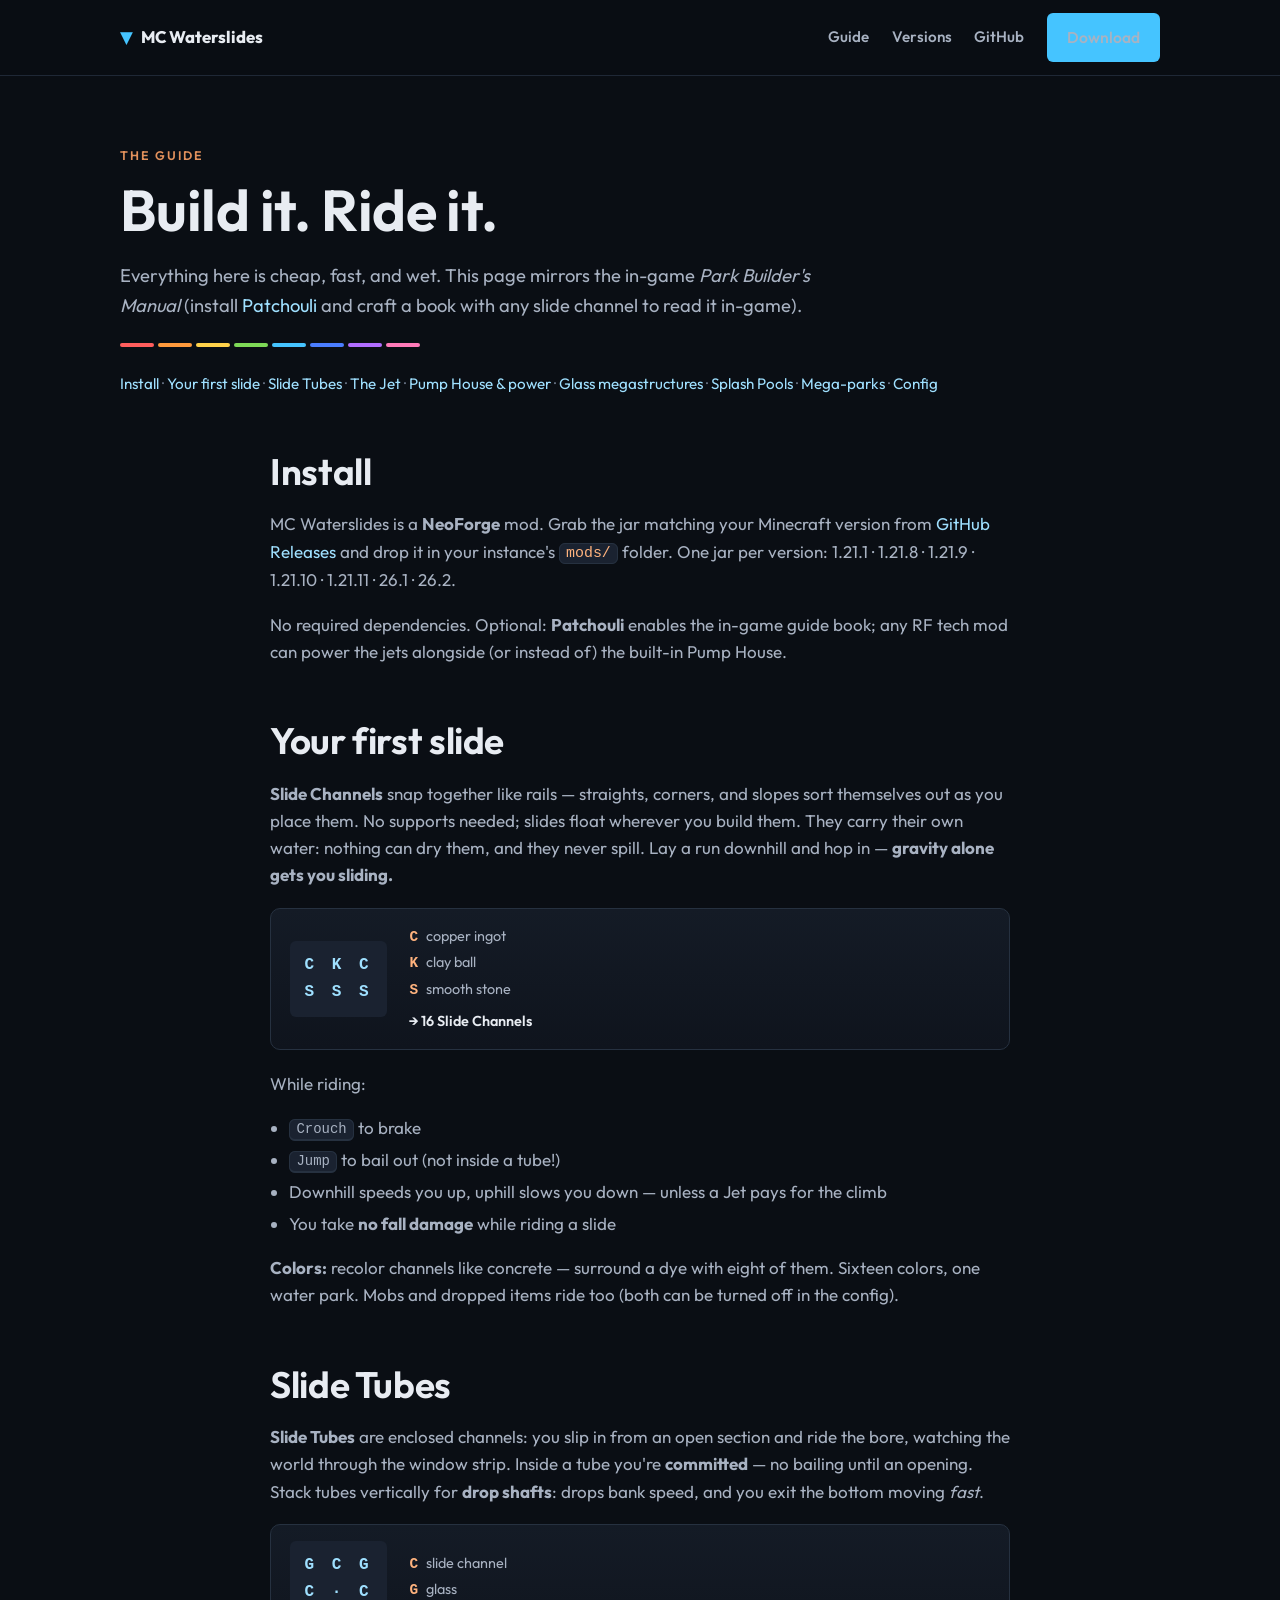
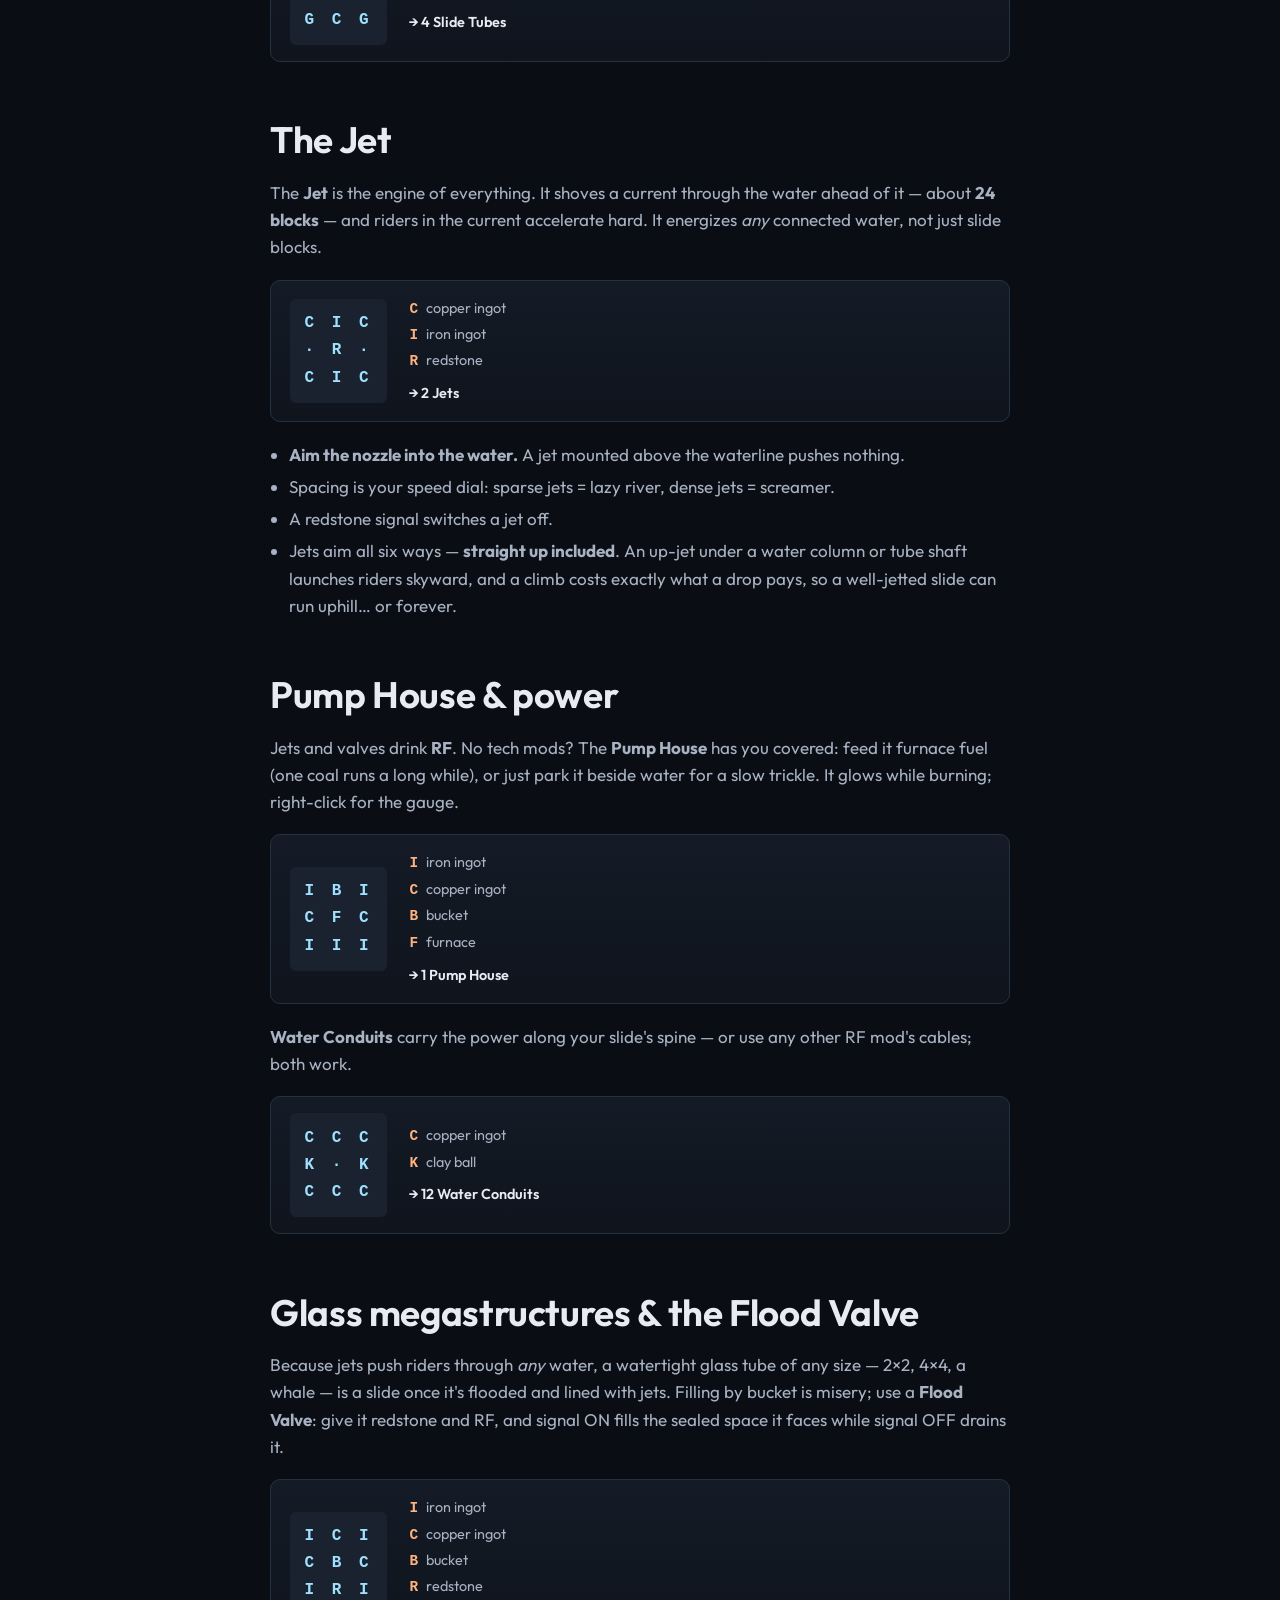
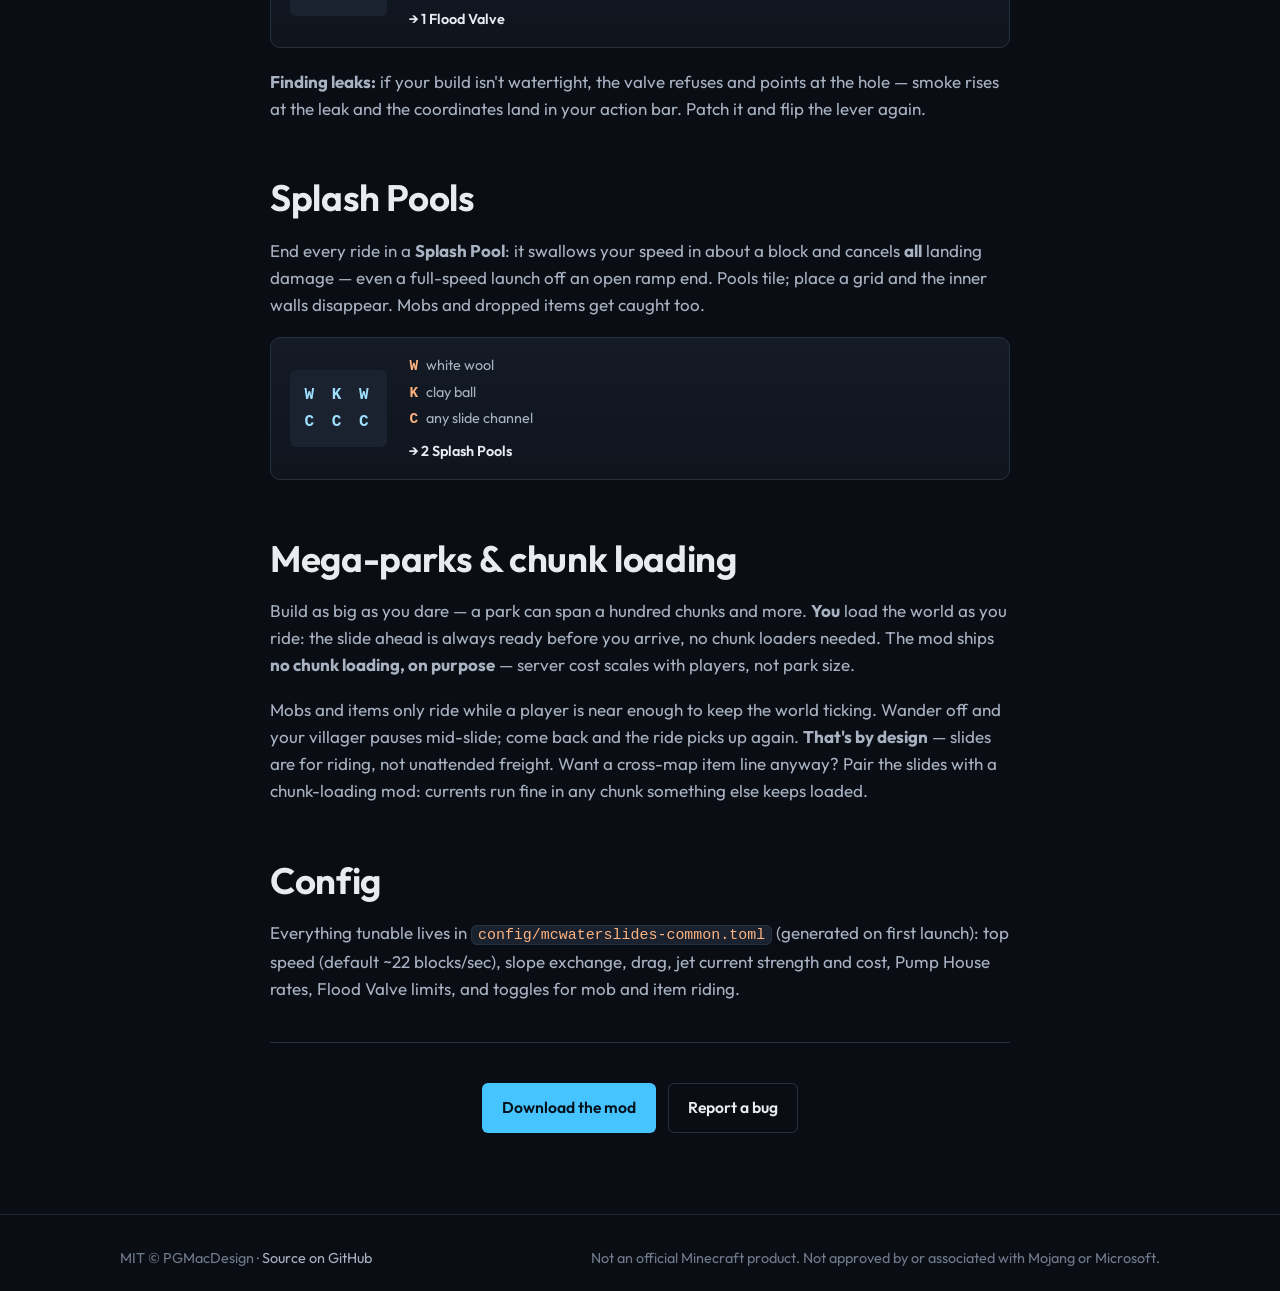
==== site/guide.html @ 0c291c95 "feat(site): GitHub Pages static site — landing page + guide Two hand-rolled pages under site/ in the" ====
<!doctype html>
<html lang="en">
<head>
  <meta charset="utf-8" />
  <meta name="viewport" content="width=device-width, initial-scale=1" />
  <title>Guide — MC Waterslides</title>
  <meta name="description" content="How to build and ride waterslides in MC Waterslides: channels, tubes, jets, RF power, flood valves, splash pools, and mega-parks." />
  <link rel="icon" href="data:image/svg+xml,<svg xmlns='http://www.w3.org/2000/svg' viewBox='0 0 100 100'><text y='.9em' font-size='90'>🌊</text></svg>" />
  <link rel="preconnect" href="https://fonts.googleapis.com" />
  <link rel="preconnect" href="https://fonts.gstatic.com" crossorigin />
  <link href="https://fonts.googleapis.com/css2?family=Outfit:wght@400;550;600;650;700;750&display=swap" rel="stylesheet" />
  <link rel="stylesheet" href="style.css" />
</head>
<body>

<nav class="nav">
  <div class="wrap nav-inner">
    <a class="wordmark" href="./"><span class="drop">▼</span>MC&nbsp;Waterslides</a>
    <div class="nav-links">
      <a href="guide.html">Guide</a>
      <a href="./#versions">Versions</a>
      <a href="https://github.com/PGMacDesign/MCWaterSlides">GitHub</a>
      <a class="btn btn-primary" href="https://github.com/PGMacDesign/MCWaterSlides/releases">Download</a>
    </div>
  </div>
</nav>

<header class="section guide-head">
  <div class="wrap">
    <span class="eyebrow">The guide</span>
    <h1>Build it. Ride it.</h1>
    <p class="lede">Everything here is cheap, fast, and wet. This page mirrors the
      in-game <em>Park Builder's Manual</em> (install
      <a href="https://www.curseforge.com/minecraft/mc-mods/patchouli">Patchouli</a>
      and craft a book with any slide channel to read it in-game).</p>
    <div class="dye-ramp" style="max-width:300px; margin-top:1.4rem" aria-hidden="true">
      <span></span><span></span><span></span><span></span>
      <span></span><span></span><span></span><span></span>
    </div>
    <nav class="toc">
      <a href="#install">Install</a> · <a href="#first-slide">Your first slide</a> ·
      <a href="#tubes">Slide Tubes</a> · <a href="#jets">The Jet</a> ·
      <a href="#power">Pump House &amp; power</a> · <a href="#freeform">Glass megastructures</a> ·
      <a href="#pools">Splash Pools</a> · <a href="#mega-parks">Mega-parks</a> ·
      <a href="#config">Config</a>
    </nav>
  </div>
</header>

<main class="wrap guide-body">

  <section id="install">
    <h2>Install</h2>
    <p>MC Waterslides is a <strong>NeoForge</strong> mod. Grab the jar matching your
      Minecraft version from
      <a href="https://github.com/PGMacDesign/MCWaterSlides/releases">GitHub Releases</a>
      and drop it in your instance's <code>mods/</code> folder. One jar per version:
      1.21.1 · 1.21.8 · 1.21.9 · 1.21.10 · 1.21.11 · 26.1 · 26.2.</p>
    <p>No required dependencies. Optional: <strong>Patchouli</strong> enables the
      in-game guide book; any RF tech mod can power the jets alongside (or instead
      of) the built-in Pump House.</p>
  </section>

  <section id="first-slide">
    <h2>Your first slide</h2>
    <p><strong>Slide Channels</strong> snap together like rails — straights, corners,
      and slopes sort themselves out as you place them. No supports needed; slides
      float wherever you build them. They carry their own water: nothing can dry
      them, and they never spill. Lay a run downhill and hop in —
      <strong>gravity alone gets you sliding.</strong></p>
    <div class="recipe card">
      <pre class="pat">C K C
S S S</pre>
      <div class="legend">
        <span><b>C</b> copper ingot</span><span><b>K</b> clay ball</span>
        <span><b>S</b> smooth stone</span>
        <span class="yield">→ 16 Slide Channels</span>
      </div>
    </div>
    <p>While riding:</p>
    <ul>
      <li><kbd>Crouch</kbd> to brake</li>
      <li><kbd>Jump</kbd> to bail out (not inside a tube!)</li>
      <li>Downhill speeds you up, uphill slows you down — unless a Jet pays for the climb</li>
      <li>You take <strong>no fall damage</strong> while riding a slide</li>
    </ul>
    <p><strong>Colors:</strong> recolor channels like concrete — surround a dye with
      eight of them. Sixteen colors, one water park. Mobs and dropped items ride
      too (both can be turned off in the config).</p>
  </section>

  <section id="tubes">
    <h2>Slide Tubes</h2>
    <p><strong>Slide Tubes</strong> are enclosed channels: you slip in from an open
      section and ride the bore, watching the world through the window strip.
      Inside a tube you're <strong>committed</strong> — no bailing until an opening.
      Stack tubes vertically for <strong>drop shafts</strong>: drops bank speed, and
      you exit the bottom moving <em>fast</em>.</p>
    <div class="recipe card">
      <pre class="pat">G C G
C · C
G C G</pre>
      <div class="legend">
        <span><b>C</b> slide channel</span><span><b>G</b> glass</span>
        <span class="yield">→ 4 Slide Tubes</span>
      </div>
    </div>
  </section>

  <section id="jets">
    <h2>The Jet</h2>
    <p>The <strong>Jet</strong> is the engine of everything. It shoves a current
      through the water ahead of it — about <strong>24 blocks</strong> — and riders
      in the current accelerate hard. It energizes <em>any</em> connected water,
      not just slide blocks.</p>
    <div class="recipe card">
      <pre class="pat">C I C
· R ·
C I C</pre>
      <div class="legend">
        <span><b>C</b> copper ingot</span><span><b>I</b> iron ingot</span>
        <span><b>R</b> redstone</span>
        <span class="yield">→ 2 Jets</span>
      </div>
    </div>
    <ul>
      <li><strong>Aim the nozzle into the water.</strong> A jet mounted above the
        waterline pushes nothing.</li>
      <li>Spacing is your speed dial: sparse jets = lazy river, dense jets = screamer.</li>
      <li>A redstone signal switches a jet off.</li>
      <li>Jets aim all six ways — <strong>straight up included</strong>. An up-jet
        under a water column or tube shaft launches riders skyward, and a climb
        costs exactly what a drop pays, so a well-jetted slide can run uphill…
        or forever.</li>
    </ul>
  </section>

  <section id="power">
    <h2>Pump House &amp; power</h2>
    <p>Jets and valves drink <strong>RF</strong>. No tech mods? The
      <strong>Pump House</strong> has you covered: feed it furnace fuel (one coal
      runs a long while), or just park it beside water for a slow trickle. It
      glows while burning; right-click for the gauge.</p>
    <div class="recipe card">
      <pre class="pat">I B I
C F C
I I I</pre>
      <div class="legend">
        <span><b>I</b> iron ingot</span><span><b>C</b> copper ingot</span>
        <span><b>B</b> bucket</span><span><b>F</b> furnace</span>
        <span class="yield">→ 1 Pump House</span>
      </div>
    </div>
    <p><strong>Water Conduits</strong> carry the power along your slide's spine —
      or use any other RF mod's cables; both work.</p>
    <div class="recipe card">
      <pre class="pat">C C C
K · K
C C C</pre>
      <div class="legend">
        <span><b>C</b> copper ingot</span><span><b>K</b> clay ball</span>
        <span class="yield">→ 12 Water Conduits</span>
      </div>
    </div>
  </section>

  <section id="freeform">
    <h2>Glass megastructures &amp; the Flood Valve</h2>
    <p>Because jets push riders through <em>any</em> water, a watertight glass tube
      of any size — 2×2, 4×4, a whale — is a slide once it's flooded and lined
      with jets. Filling by bucket is misery; use a <strong>Flood Valve</strong>:
      give it redstone and RF, and signal ON fills the sealed space it faces while
      signal OFF drains it.</p>
    <div class="recipe card">
      <pre class="pat">I C I
C B C
I R I</pre>
      <div class="legend">
        <span><b>I</b> iron ingot</span><span><b>C</b> copper ingot</span>
        <span><b>B</b> bucket</span><span><b>R</b> redstone</span>
        <span class="yield">→ 1 Flood Valve</span>
      </div>
    </div>
    <p><strong>Finding leaks:</strong> if your build isn't watertight, the valve
      refuses and points at the hole — smoke rises at the leak and the coordinates
      land in your action bar. Patch it and flip the lever again.</p>
  </section>

  <section id="pools">
    <h2>Splash Pools</h2>
    <p>End every ride in a <strong>Splash Pool</strong>: it swallows your speed in
      about a block and cancels <strong>all</strong> landing damage — even a
      full-speed launch off an open ramp end. Pools tile; place a grid and the
      inner walls disappear. Mobs and dropped items get caught too.</p>
    <div class="recipe card">
      <pre class="pat">W K W
C C C</pre>
      <div class="legend">
        <span><b>W</b> white wool</span><span><b>K</b> clay ball</span>
        <span><b>C</b> any slide channel</span>
        <span class="yield">→ 2 Splash Pools</span>
      </div>
    </div>
  </section>

  <section id="mega-parks">
    <h2>Mega-parks &amp; chunk loading</h2>
    <p>Build as big as you dare — a park can span a hundred chunks and more.
      <strong>You</strong> load the world as you ride: the slide ahead is always
      ready before you arrive, no chunk loaders needed. The mod ships
      <strong>no chunk loading, on purpose</strong> — server cost scales with
      players, not park size.</p>
    <p>Mobs and items only ride while a player is near enough to keep the world
      ticking. Wander off and your villager pauses mid-slide; come back and the
      ride picks up again. <strong>That's by design</strong> — slides are for
      riding, not unattended freight. Want a cross-map item line anyway? Pair the
      slides with a chunk-loading mod: currents run fine in any chunk something
      else keeps loaded.</p>
  </section>

  <section id="config">
    <h2>Config</h2>
    <p>Everything tunable lives in <code>config/mcwaterslides-common.toml</code>
      (generated on first launch): top speed (default ~22 blocks/sec), slope
      exchange, drag, jet current strength and cost, Pump House rates, Flood Valve
      limits, and toggles for mob and item riding.</p>
  </section>

  <hr />
  <p class="center">
    <a class="btn btn-primary" href="https://github.com/PGMacDesign/MCWaterSlides/releases">Download the mod</a>
    &nbsp;
    <a class="btn btn-ghost" href="https://github.com/PGMacDesign/MCWaterSlides/issues">Report a bug</a>
  </p>
</main>

<footer class="footer">
  <div class="wrap footer-inner">
    <span>MIT © PGMacDesign · <a href="https://github.com/PGMacDesign/MCWaterSlides">Source on GitHub</a></span>
    <span>Not an official Minecraft product. Not approved by or associated with Mojang or Microsoft.</span>
  </div>
</footer>

<style>
  .guide-head { padding-block: clamp(2.5rem, 6vw, 4rem) 0; }
  .guide-head h1 { margin: 0.6rem 0 1rem; }
  .toc { margin-top: 1.6rem; font-size: 0.95rem; color: var(--ink-faint); }
  .guide-body { padding-block: 1rem 4rem; max-width: 820px; }
  .guide-body section { padding-top: 2.4rem; }
  .guide-body h2 { margin: 0 0 0.8rem; }
  .guide-body ul { color: var(--ink-soft); padding-left: 1.2rem; }
  .guide-body li { margin-block: 0.3rem; }

  .recipe {
    display: flex; gap: 1.4rem; align-items: center; flex-wrap: wrap;
    margin-block: 1.2rem; padding: 1rem 1.2rem;
  }
  .pat {
    margin: 0; padding: 0.7rem 0.9rem; border: none;
    background: var(--panel-2); border-radius: var(--radius-sm);
    font-size: 1rem; line-height: 1.7; letter-spacing: 0.25em;
    color: var(--water-hi); font-weight: 700;
  }
  .legend { display: flex; flex-direction: column; gap: 0.15rem; font-size: 0.9rem; color: var(--ink-soft); }
  .legend b { color: var(--copper-hi); font-family: var(--mono); margin-right: 0.3rem; }
  .legend .yield { margin-top: 0.4rem; color: var(--ink); font-weight: 600; }
</style>

</body>
</html>
---- site/style.css ----
/* ============================================================================
   MC Waterslides — design system
   Sibling of MC3DPrint's machined-console theme, re-cut for water: deep
   blue-charcoal canvas, aqua primary accent (the water), warm copper
   secondary (the mod's copper+clay material identity), and a 16-dye ramp
   as the recurring motif (slide channels dye like concrete). Blocky small
   radii nod at Minecraft without going full pixel-art.
   ============================================================================ */

:root {
  /* surfaces */
  --bg:        #0a0e14;
  --bg-soft:   #0f141d;
  --panel:     #141b26;
  --panel-2:   #1a2230;
  --line:      #263140;
  --line-soft: #1f2836;

  /* ink */
  --ink:       #e8ecf2;
  --ink-soft:  #a8b2c2;
  --ink-faint: #6f7a8c;

  /* accents */
  --water:     #45c4ff;   /* aqua — primary (the water) */
  --water-hi:  #9fe0ff;
  --copper:    #e2915c;   /* copper — secondary (the material identity) */
  --copper-hi: #ffb37e;

  /* dye ramp (slide channels come in 16 colors; 8 shown as the motif) */
  --d1: #ff5d5d; --d2: #ff9a3c; --d3: #ffd24a; --d4: #7ed957;
  --d5: #45c4ff; --d6: #4a7dff; --d7: #b16dff; --d8: #ff7ab8;

  --radius:   10px;
  --radius-sm: 6px;
  --maxw:     1120px;
  --gutter:   clamp(1rem, 4vw, 2.5rem);

  --shadow:   0 10px 40px rgba(0, 0, 0, 0.45);
  --shadow-sm: 0 4px 16px rgba(0, 0, 0, 0.35);

  --font: "Outfit", ui-sans-serif, system-ui, -apple-system, "Segoe UI", Roboto, sans-serif;
  --mono: ui-monospace, "SF Mono", "JetBrains Mono", Menlo, monospace;
}

* { box-sizing: border-box; }

html { scroll-behavior: smooth; }

body {
  margin: 0;
  background: var(--bg);
  color: var(--ink);
  font-family: var(--font);
  font-size: 17px;
  line-height: 1.6;
  -webkit-font-smoothing: antialiased;
  text-rendering: optimizeLegibility;
  /* cool water glow up top, warm copper glow opposite it */
  background-image:
    radial-gradient(900px 480px at 22% -8%, rgba(69, 196, 255, 0.10), transparent 60%),
    radial-gradient(700px 420px at 92% -6%, rgba(226, 145, 92, 0.08), transparent 55%);
  background-repeat: no-repeat;
}

h1, h2, h3, h4 { line-height: 1.15; font-weight: 650; letter-spacing: -0.01em; }
h1 { font-size: clamp(2.2rem, 5.5vw, 3.6rem); }
h2 { font-size: clamp(1.6rem, 3.5vw, 2.3rem); }
h3 { font-size: 1.25rem; }

a { color: var(--water-hi); text-decoration: none; }
a:hover { text-decoration: underline; }

p { color: var(--ink-soft); }

code, pre, kbd { font-family: var(--mono); }
code {
  background: var(--panel-2);
  border: 1px solid var(--line);
  border-radius: var(--radius-sm);
  padding: 0.1em 0.4em;
  font-size: 0.88em;
  color: var(--copper-hi);
}
pre {
  background: var(--bg-soft);
  border: 1px solid var(--line);
  border-radius: var(--radius);
  padding: 1rem 1.1rem;
  overflow-x: auto;
}
pre code { background: none; border: none; padding: 0; color: var(--ink); }

kbd {
  background: var(--panel-2);
  border: 1px solid var(--line);
  border-bottom-width: 2px;
  border-radius: var(--radius-sm);
  padding: 0.1em 0.45em;
  font-size: 0.82em;
}

/* ---- layout helpers ---- */
.wrap { max-width: var(--maxw); margin-inline: auto; padding-inline: var(--gutter); }
.section { padding-block: clamp(3rem, 8vw, 5.5rem); }
.eyebrow {
  text-transform: uppercase;
  letter-spacing: 0.16em;
  font-size: 0.78rem;
  font-weight: 600;
  color: var(--copper);
}
.lede { font-size: 1.15rem; color: var(--ink-soft); max-width: 60ch; }

/* ---- nav ---- */
.nav {
  position: sticky; top: 0; z-index: 50;
  background: color-mix(in srgb, var(--bg) 82%, transparent);
  backdrop-filter: blur(10px);
  border-bottom: 1px solid var(--line-soft);
}
.nav-inner {
  display: flex; align-items: center; justify-content: space-between;
  padding-block: 0.8rem;
}
.wordmark {
  display: inline-flex; align-items: center; gap: 0.5rem;
  font-weight: 750; letter-spacing: -0.01em; color: var(--ink);
  font-size: 1.05rem;
}
.wordmark:hover { text-decoration: none; }
.wordmark .drop { color: var(--water); }
.nav-links { display: flex; gap: 1.4rem; align-items: center; font-size: 0.95rem; }
.nav-links a { color: var(--ink-soft); font-weight: 550; }
.nav-links a:hover { color: var(--water-hi); text-decoration: none; }

/* ---- buttons ---- */
.btn {
  display: inline-flex; align-items: center; gap: 0.5rem;
  font: inherit; font-weight: 600; font-size: 0.98rem;
  padding: 0.7rem 1.2rem;
  border-radius: var(--radius-sm);
  border: 1px solid transparent;
  cursor: pointer;
  transition: transform 0.08s ease, background 0.15s ease, border-color 0.15s ease;
}
.btn:hover { text-decoration: none; transform: translateY(-1px); }
.btn:active { transform: translateY(0); }
.btn-primary { background: var(--water); color: #04121c; }
.btn-primary:hover { background: var(--water-hi); }
.btn-ghost { background: transparent; border-color: var(--line); color: var(--ink); }
.btn-ghost:hover { border-color: var(--water); color: var(--water-hi); }

/* ---- cards ---- */
.card {
  background: linear-gradient(180deg, var(--panel), var(--bg-soft));
  border: 1px solid var(--line);
  border-radius: var(--radius);
  padding: 1.4rem;
}

/* ---- pill chips ---- */
.chip {
  display: inline-flex; align-items: center; gap: 0.35rem;
  font-family: var(--mono);
  font-size: 0.82rem; font-weight: 700;
  padding: 0.25rem 0.7rem;
  border-radius: 999px;
  border: 1px solid var(--line);
  background: var(--panel);
  color: var(--water-hi);
}

/* ---- dye ramp motif (16 channel colors, 8 shown) ---- */
.dye-ramp { display: flex; gap: 4px; }
.dye-ramp span {
  flex: 1; height: 4px; border-radius: 999px;
  background: var(--dc, var(--ink-faint));
}
.dye-ramp span:nth-child(1) { --dc: var(--d1); }
.dye-ramp span:nth-child(2) { --dc: var(--d2); }
.dye-ramp span:nth-child(3) { --dc: var(--d3); }
.dye-ramp span:nth-child(4) { --dc: var(--d4); }
.dye-ramp span:nth-child(5) { --dc: var(--d5); }
.dye-ramp span:nth-child(6) { --dc: var(--d6); }
.dye-ramp span:nth-child(7) { --dc: var(--d7); }
.dye-ramp span:nth-child(8) { --dc: var(--d8); }

/* ---- footer ---- */
.footer {
  border-top: 1px solid var(--line-soft);
  padding-block: 2rem 2.5rem;
  font-size: 0.9rem;
}
.footer-inner {
  display: flex; justify-content: space-between; gap: 1rem; flex-wrap: wrap;
  color: var(--ink-faint);
}
.footer a { color: var(--ink-soft); }

/* ---- utilities ---- */
.grid { display: grid; gap: 1.1rem; }
.muted { color: var(--ink-faint); }
.center { text-align: center; }
.small { font-size: 0.85rem; }
hr { border: none; border-top: 1px solid var(--line); margin-block: 2.5rem; }

:focus-visible { outline: 2px solid var(--water); outline-offset: 2px; border-radius: 4px; }

@media (prefers-reduced-motion: reduce) {
  * { animation: none !important; transition: none !important; scroll-behavior: auto; }
}
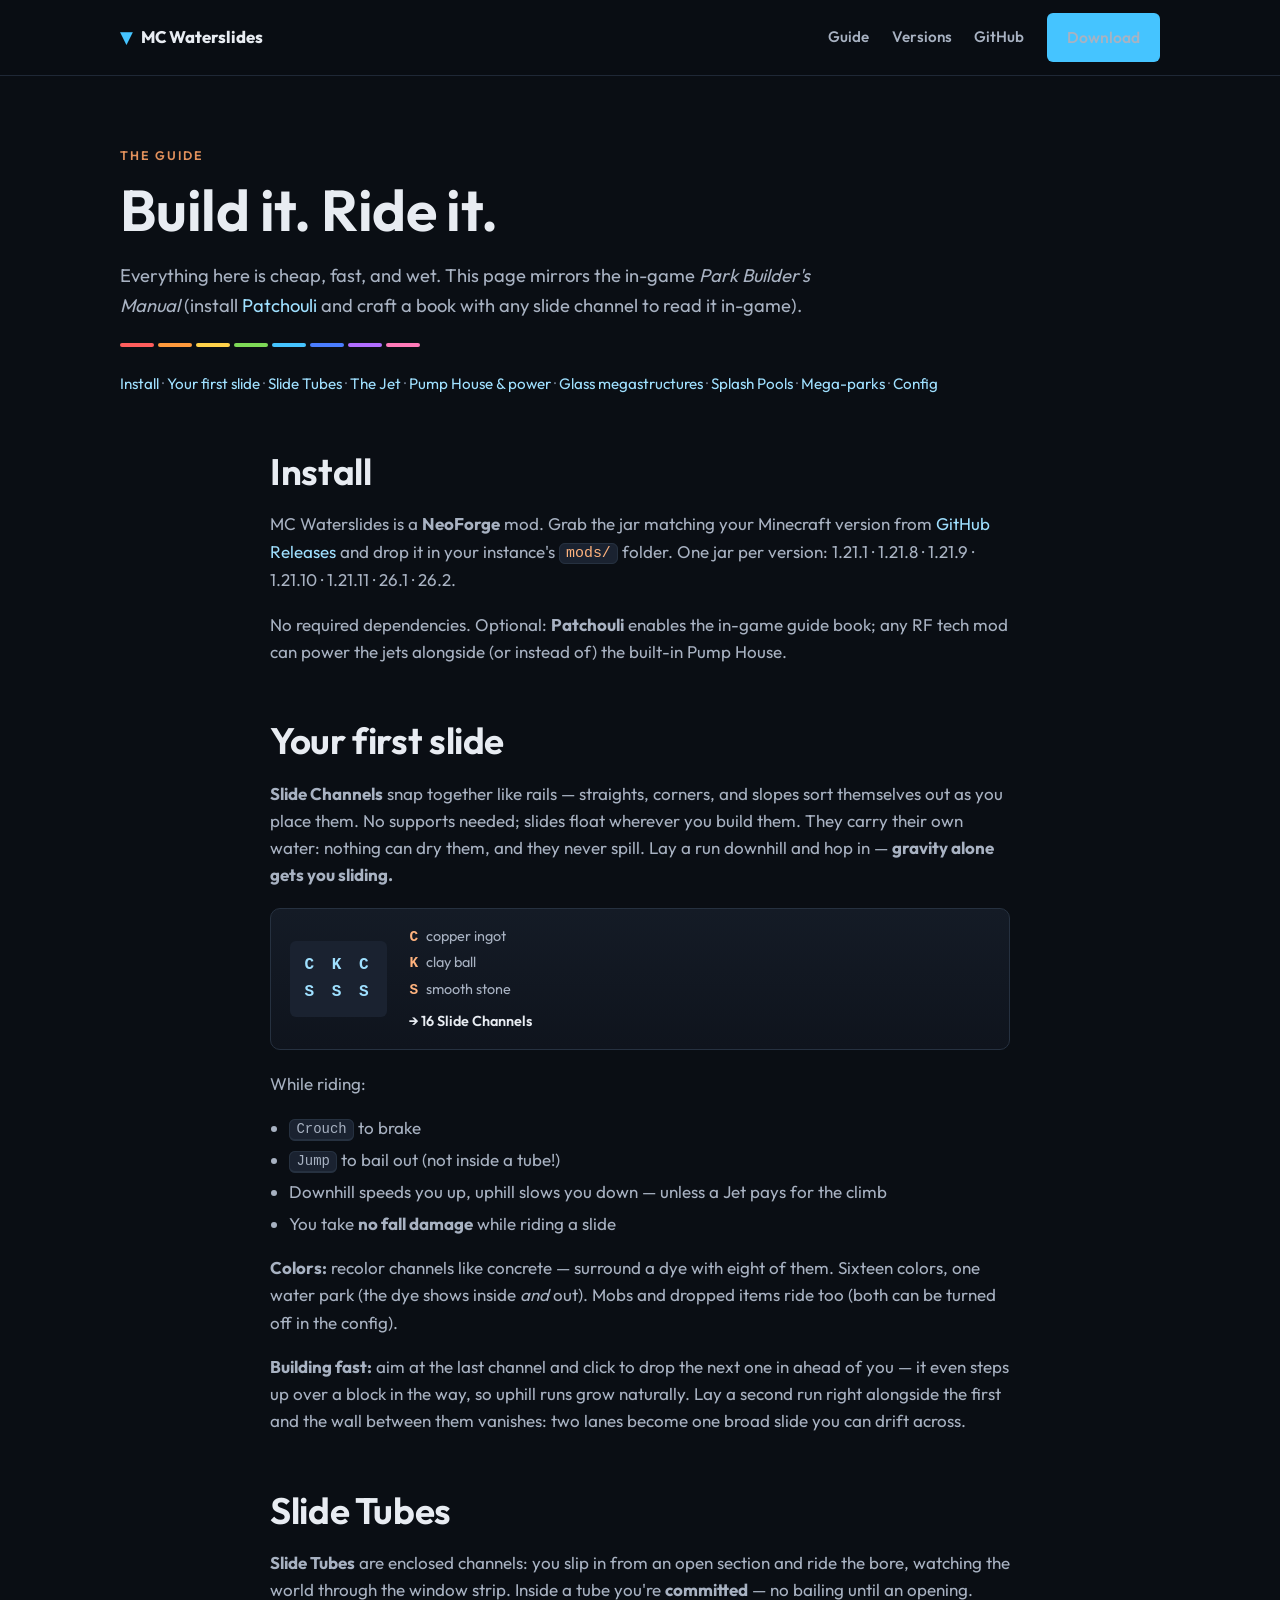
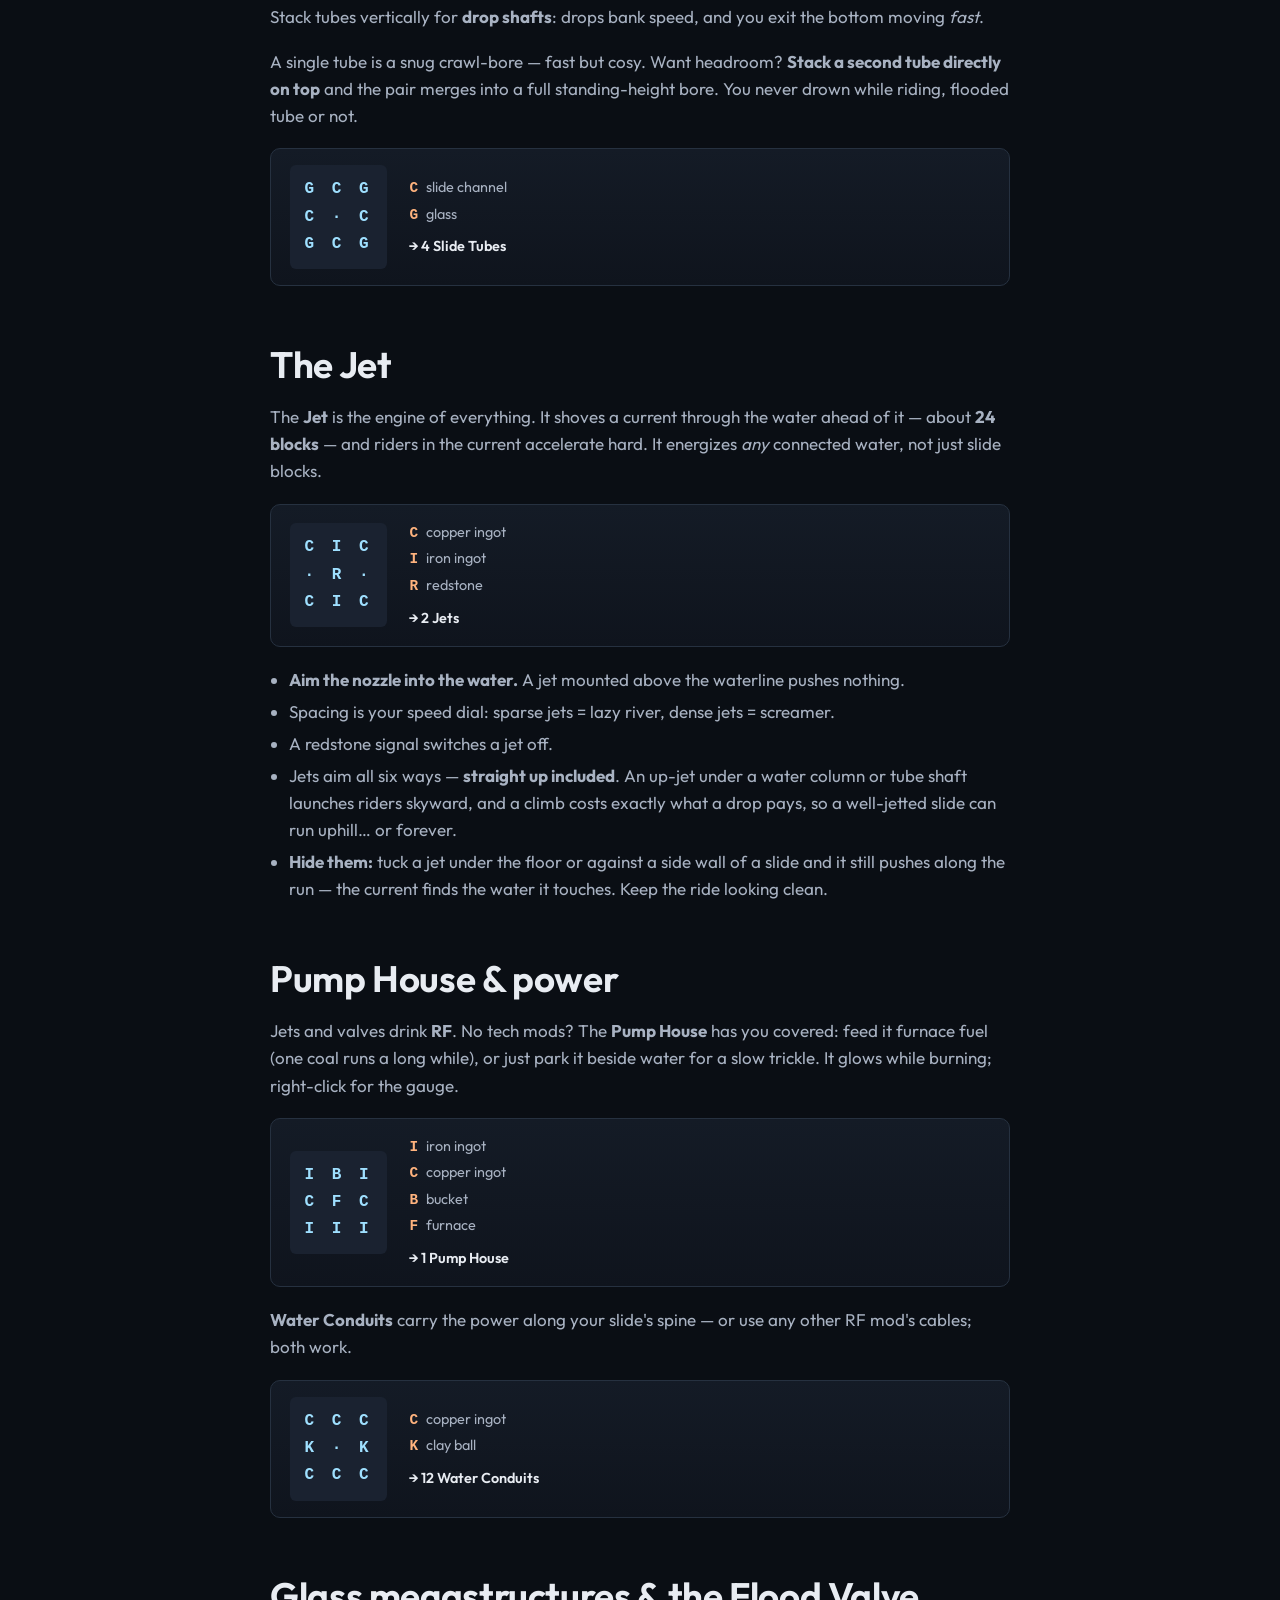
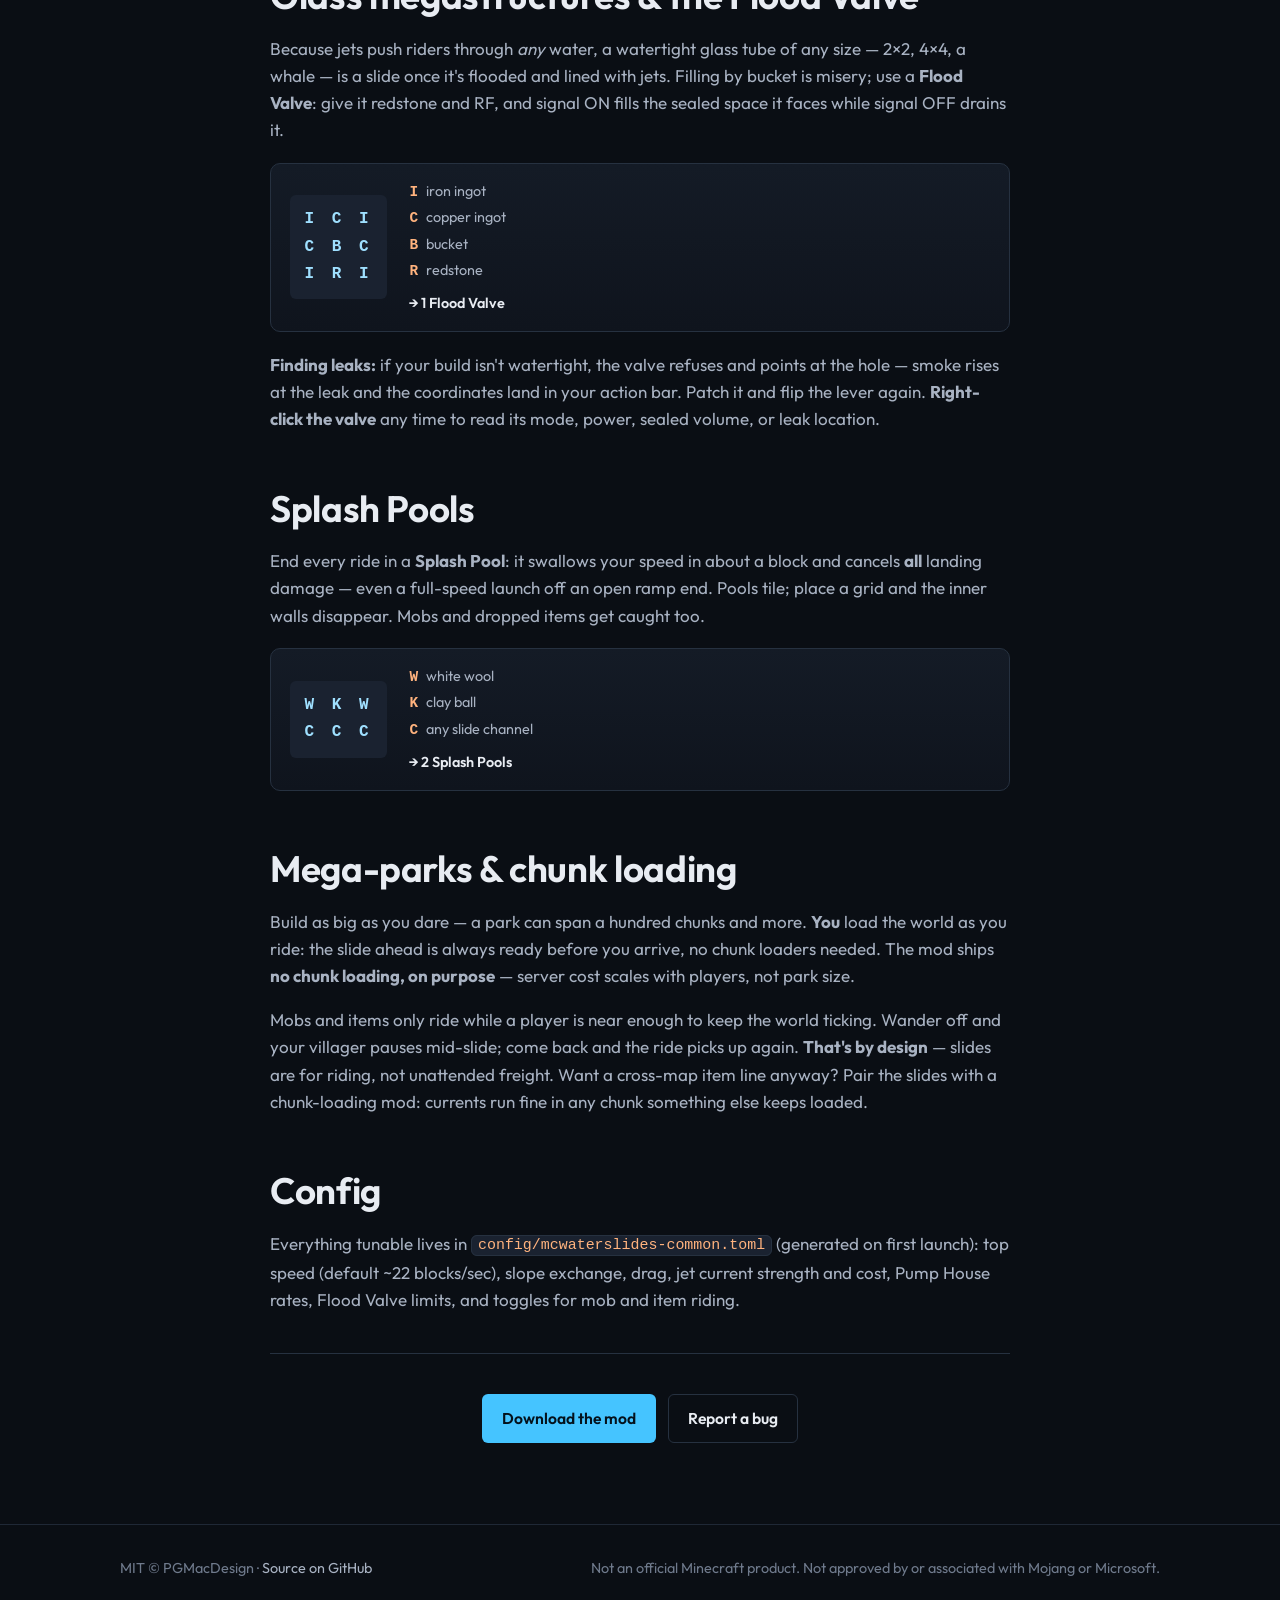
==== commit da4b8dcc: "docs: sync book + site guide with the playtest fixes Both doc surfaces updated for the behavior chan" ====
--- a/site/guide.html
+++ b/site/guide.html
@@ -85,8 +85,12 @@
       <li>You take <strong>no fall damage</strong> while riding a slide</li>
     </ul>
     <p><strong>Colors:</strong> recolor channels like concrete — surround a dye with
-      eight of them. Sixteen colors, one water park. Mobs and dropped items ride
-      too (both can be turned off in the config).</p>
+      eight of them. Sixteen colors, one water park (the dye shows inside <em>and</em>
+      out). Mobs and dropped items ride too (both can be turned off in the config).</p>
+    <p><strong>Building fast:</strong> aim at the last channel and click to drop the
+      next one in ahead of you — it even steps up over a block in the way, so uphill
+      runs grow naturally. Lay a second run right alongside the first and the wall
+      between them vanishes: two lanes become one broad slide you can drift across.</p>
   </section>
 
   <section id="tubes">
@@ -96,6 +100,9 @@
       Inside a tube you're <strong>committed</strong> — no bailing until an opening.
       Stack tubes vertically for <strong>drop shafts</strong>: drops bank speed, and
       you exit the bottom moving <em>fast</em>.</p>
+    <p>A single tube is a snug crawl-bore — fast but cosy. Want headroom?
+      <strong>Stack a second tube directly on top</strong> and the pair merges into a
+      full standing-height bore. You never drown while riding, flooded tube or not.</p>
     <div class="recipe card">
       <pre class="pat">G C G
 C · C
@@ -132,6 +139,9 @@
         under a water column or tube shaft launches riders skyward, and a climb
         costs exactly what a drop pays, so a well-jetted slide can run uphill…
         or forever.</li>
+      <li><strong>Hide them:</strong> tuck a jet under the floor or against a side
+        wall of a slide and it still pushes along the run — the current finds the
+        water it touches. Keep the ride looking clean.</li>
     </ul>
   </section>
 
@@ -183,7 +193,9 @@
     </div>
     <p><strong>Finding leaks:</strong> if your build isn't watertight, the valve
       refuses and points at the hole — smoke rises at the leak and the coordinates
-      land in your action bar. Patch it and flip the lever again.</p>
+      land in your action bar. Patch it and flip the lever again.
+      <strong>Right-click the valve</strong> any time to read its mode, power,
+      sealed volume, or leak location.</p>
   </section>
 
   <section id="pools">
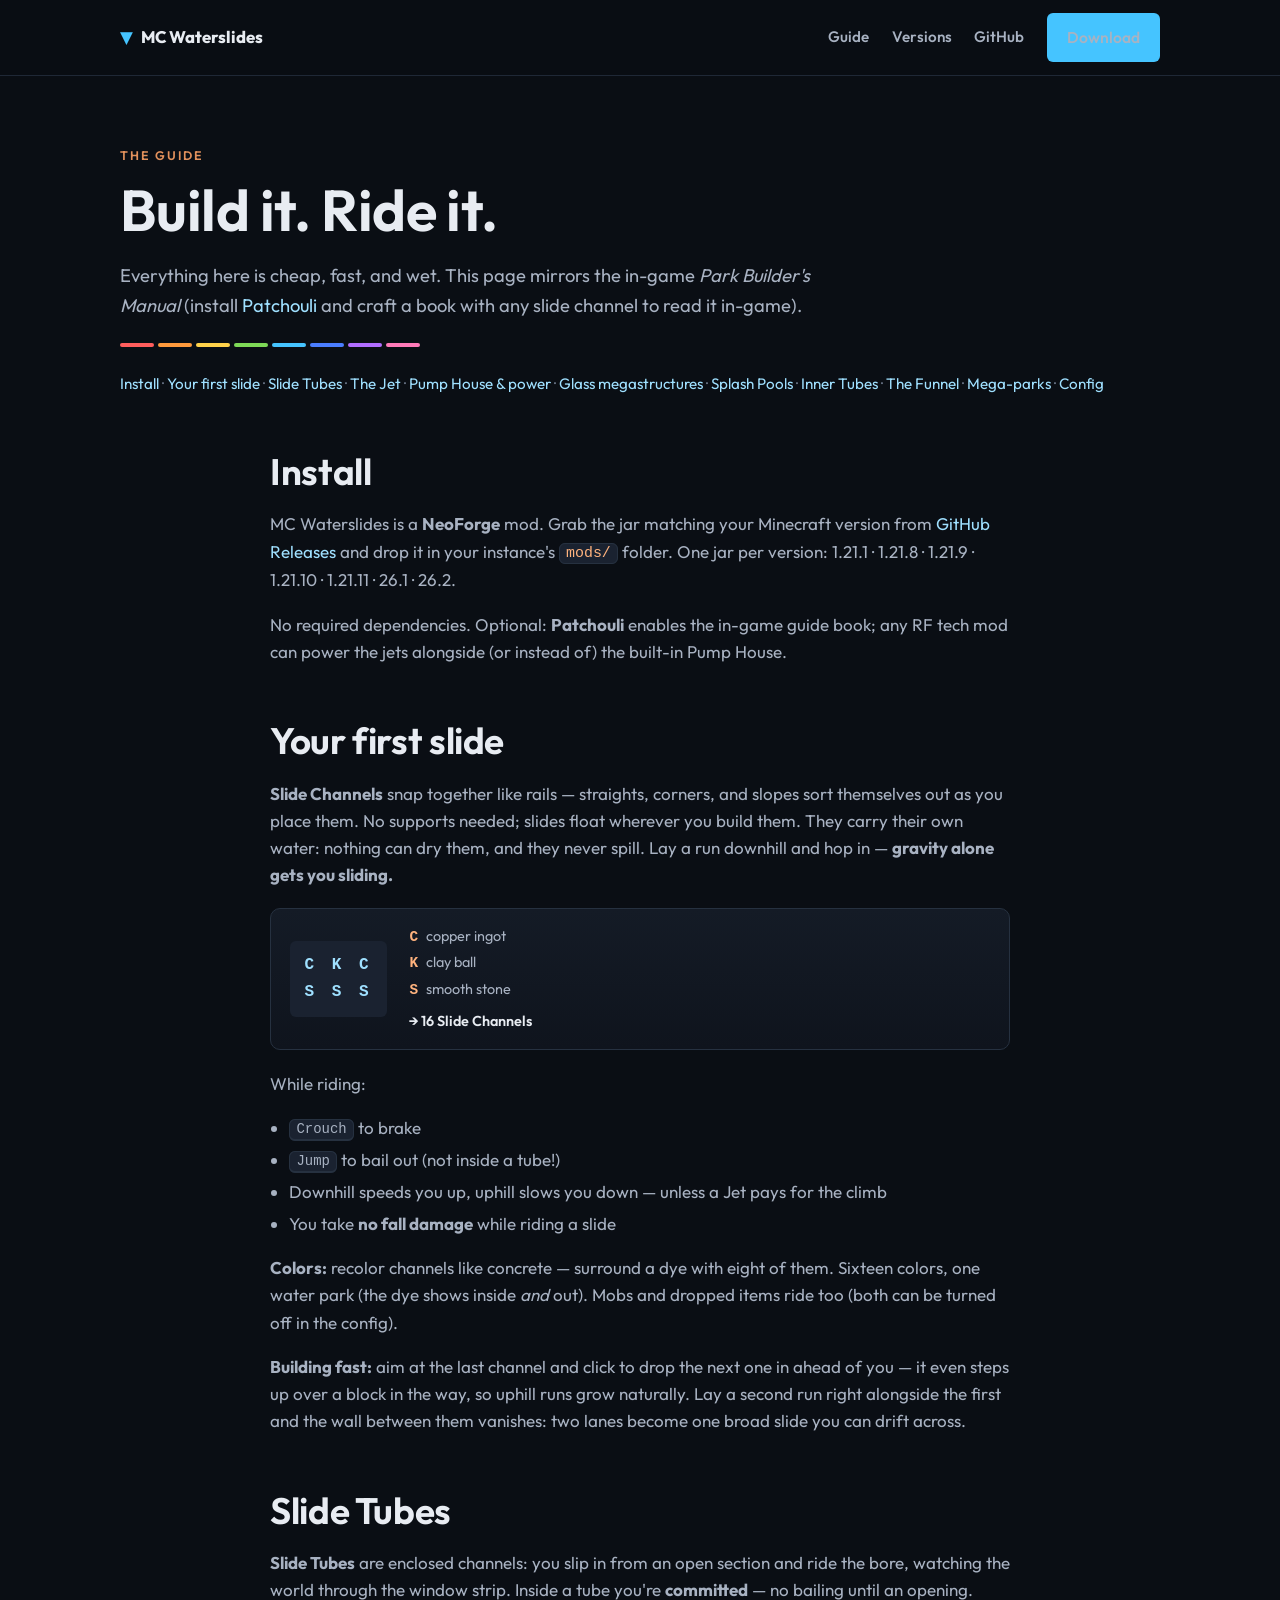
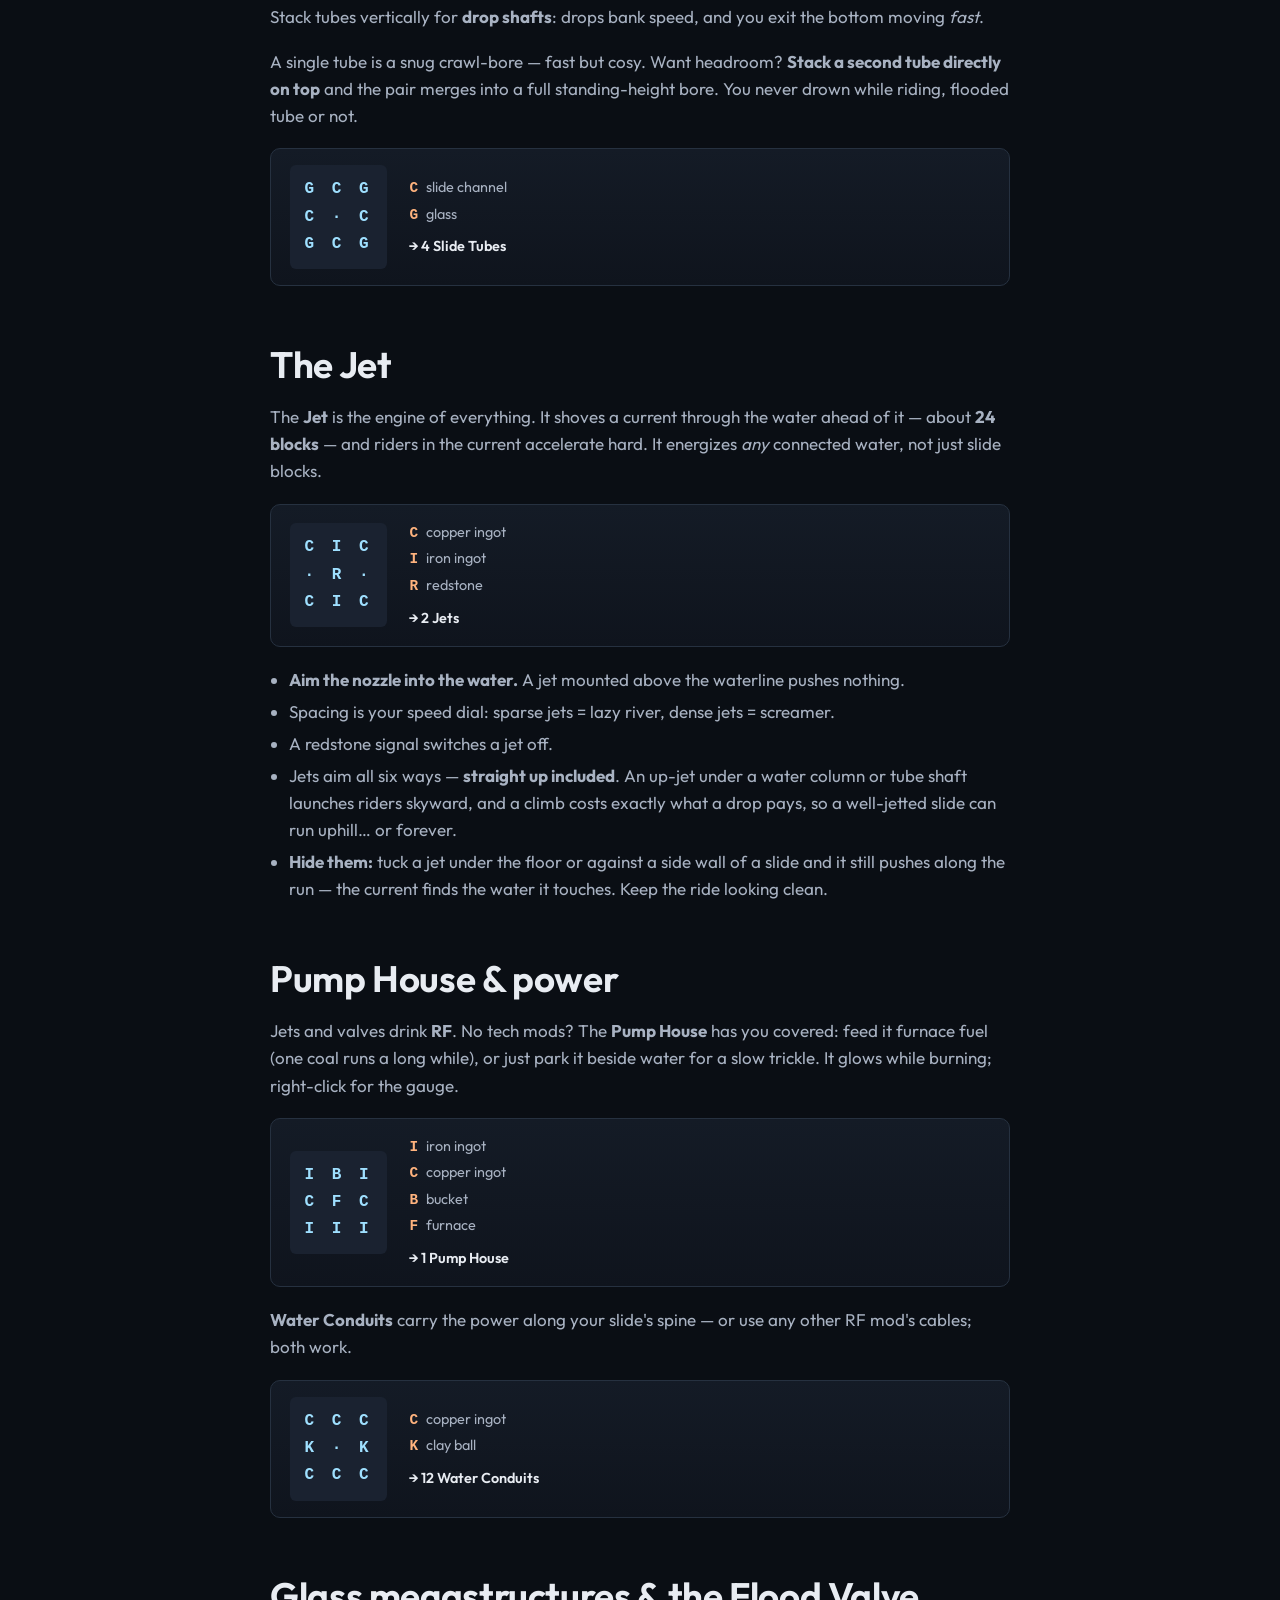
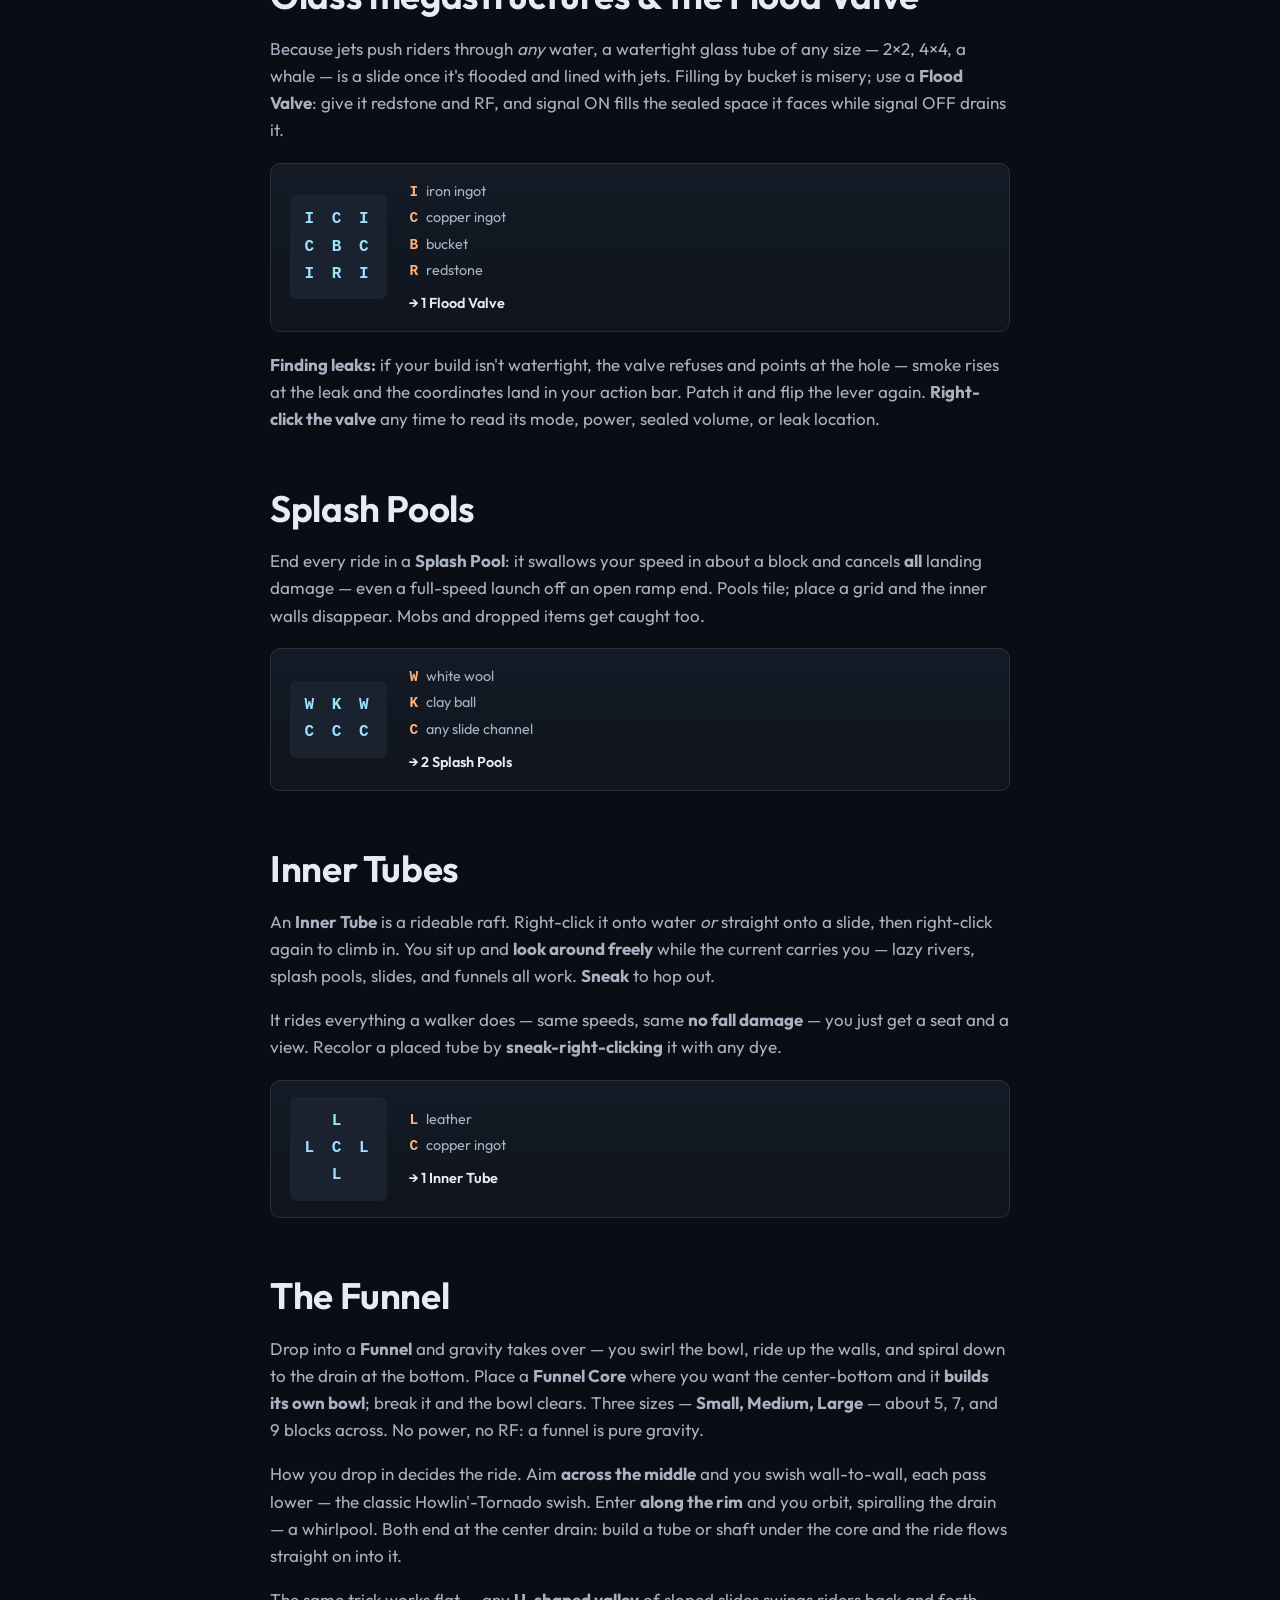
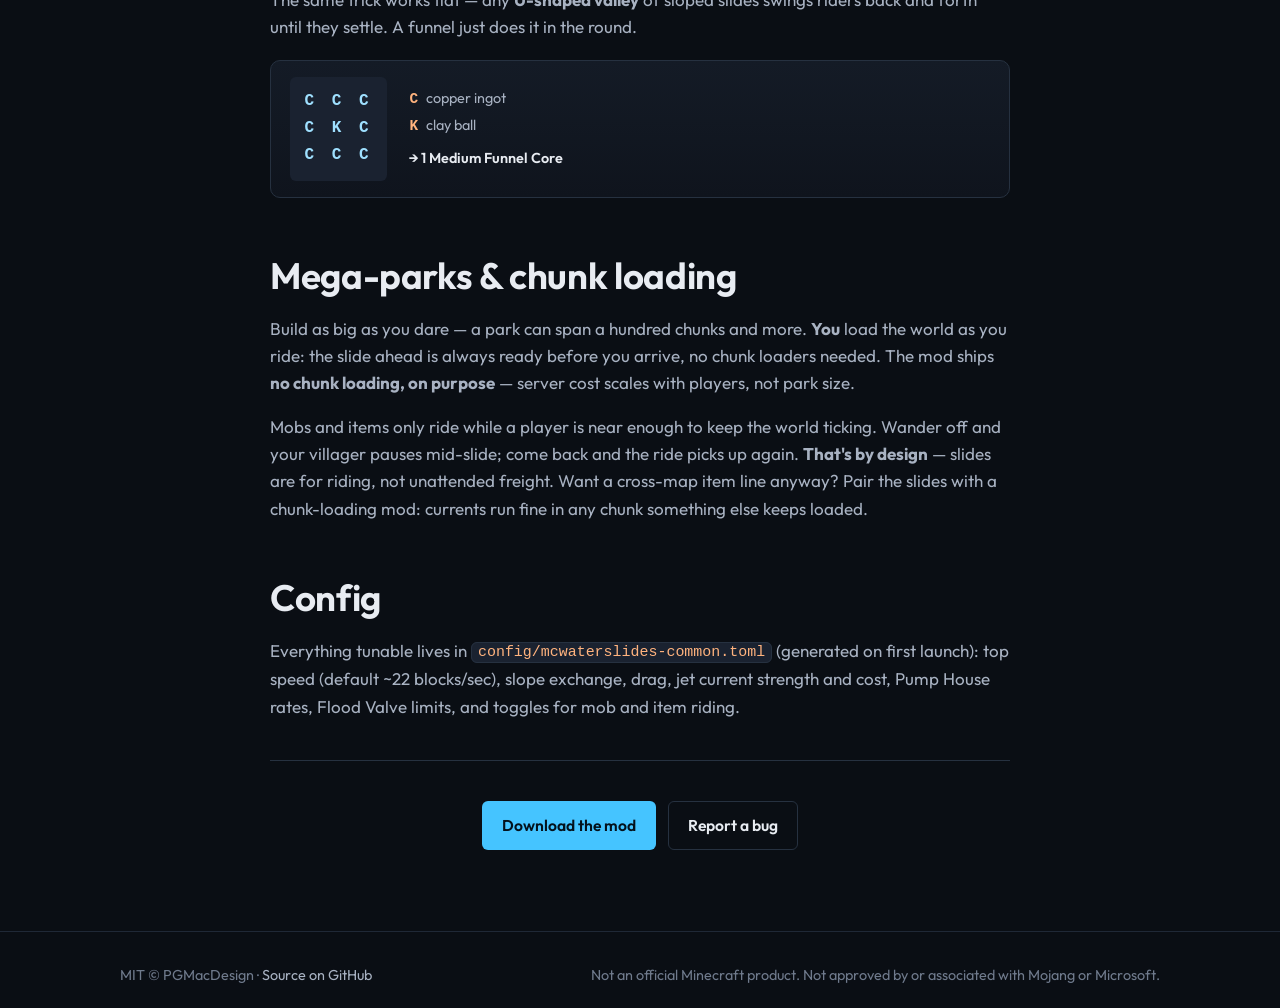
==== commit 5c24807e: "feat(ride): inner tubes, Howlin'-Tornado funnels, and swing valleys - Inner Tube: a single-seat, boa" ====
--- a/site/guide.html
+++ b/site/guide.html
@@ -41,7 +41,8 @@
       <a href="#install">Install</a> · <a href="#first-slide">Your first slide</a> ·
       <a href="#tubes">Slide Tubes</a> · <a href="#jets">The Jet</a> ·
       <a href="#power">Pump House &amp; power</a> · <a href="#freeform">Glass megastructures</a> ·
-      <a href="#pools">Splash Pools</a> · <a href="#mega-parks">Mega-parks</a> ·
+      <a href="#pools">Splash Pools</a> · <a href="#inner-tube">Inner Tubes</a> ·
+      <a href="#funnel">The Funnel</a> · <a href="#mega-parks">Mega-parks</a> ·
       <a href="#config">Config</a>
     </nav>
   </div>
@@ -215,6 +216,52 @@
     </div>
   </section>
 
+  <section id="inner-tube">
+    <h2>Inner Tubes</h2>
+    <p>An <strong>Inner Tube</strong> is a rideable raft. Right-click it onto water
+      <em>or</em> straight onto a slide, then right-click again to climb in. You sit up
+      and <strong>look around freely</strong> while the current carries you — lazy rivers,
+      splash pools, slides, and funnels all work. <strong>Sneak</strong> to hop out.</p>
+    <p>It rides everything a walker does — same speeds, same <strong>no fall damage</strong>
+      — you just get a seat and a view. Recolor a placed tube by
+      <strong>sneak-right-clicking</strong> it with any dye.</p>
+    <div class="recipe card">
+      <pre class="pat">  L
+L C L
+  L</pre>
+      <div class="legend">
+        <span><b>L</b> leather</span><span><b>C</b> copper ingot</span>
+        <span class="yield">→ 1 Inner Tube</span>
+      </div>
+    </div>
+  </section>
+
+  <section id="funnel">
+    <h2>The Funnel</h2>
+    <p>Drop into a <strong>Funnel</strong> and gravity takes over — you swirl the bowl,
+      ride up the walls, and spiral down to the drain at the bottom. Place a
+      <strong>Funnel Core</strong> where you want the center-bottom and it
+      <strong>builds its own bowl</strong>; break it and the bowl clears. Three sizes —
+      <strong>Small, Medium, Large</strong> — about 5, 7, and 9 blocks across. No power,
+      no RF: a funnel is pure gravity.</p>
+    <p>How you drop in decides the ride. Aim <strong>across the middle</strong> and you
+      swish wall-to-wall, each pass lower — the classic Howlin'-Tornado swish. Enter
+      <strong>along the rim</strong> and you orbit, spiralling the drain — a whirlpool.
+      Both end at the center drain: build a tube or shaft under the core and the ride
+      flows straight on into it.</p>
+    <p>The same trick works flat — any <strong>U-shaped valley</strong> of sloped slides
+      swings riders back and forth until they settle. A funnel just does it in the round.</p>
+    <div class="recipe card">
+      <pre class="pat">C C C
+C K C
+C C C</pre>
+      <div class="legend">
+        <span><b>C</b> copper ingot</span><span><b>K</b> clay ball</span>
+        <span class="yield">→ 1 Medium Funnel Core</span>
+      </div>
+    </div>
+  </section>
+
   <section id="mega-parks">
     <h2>Mega-parks &amp; chunk loading</h2>
     <p>Build as big as you dare — a park can span a hundred chunks and more.
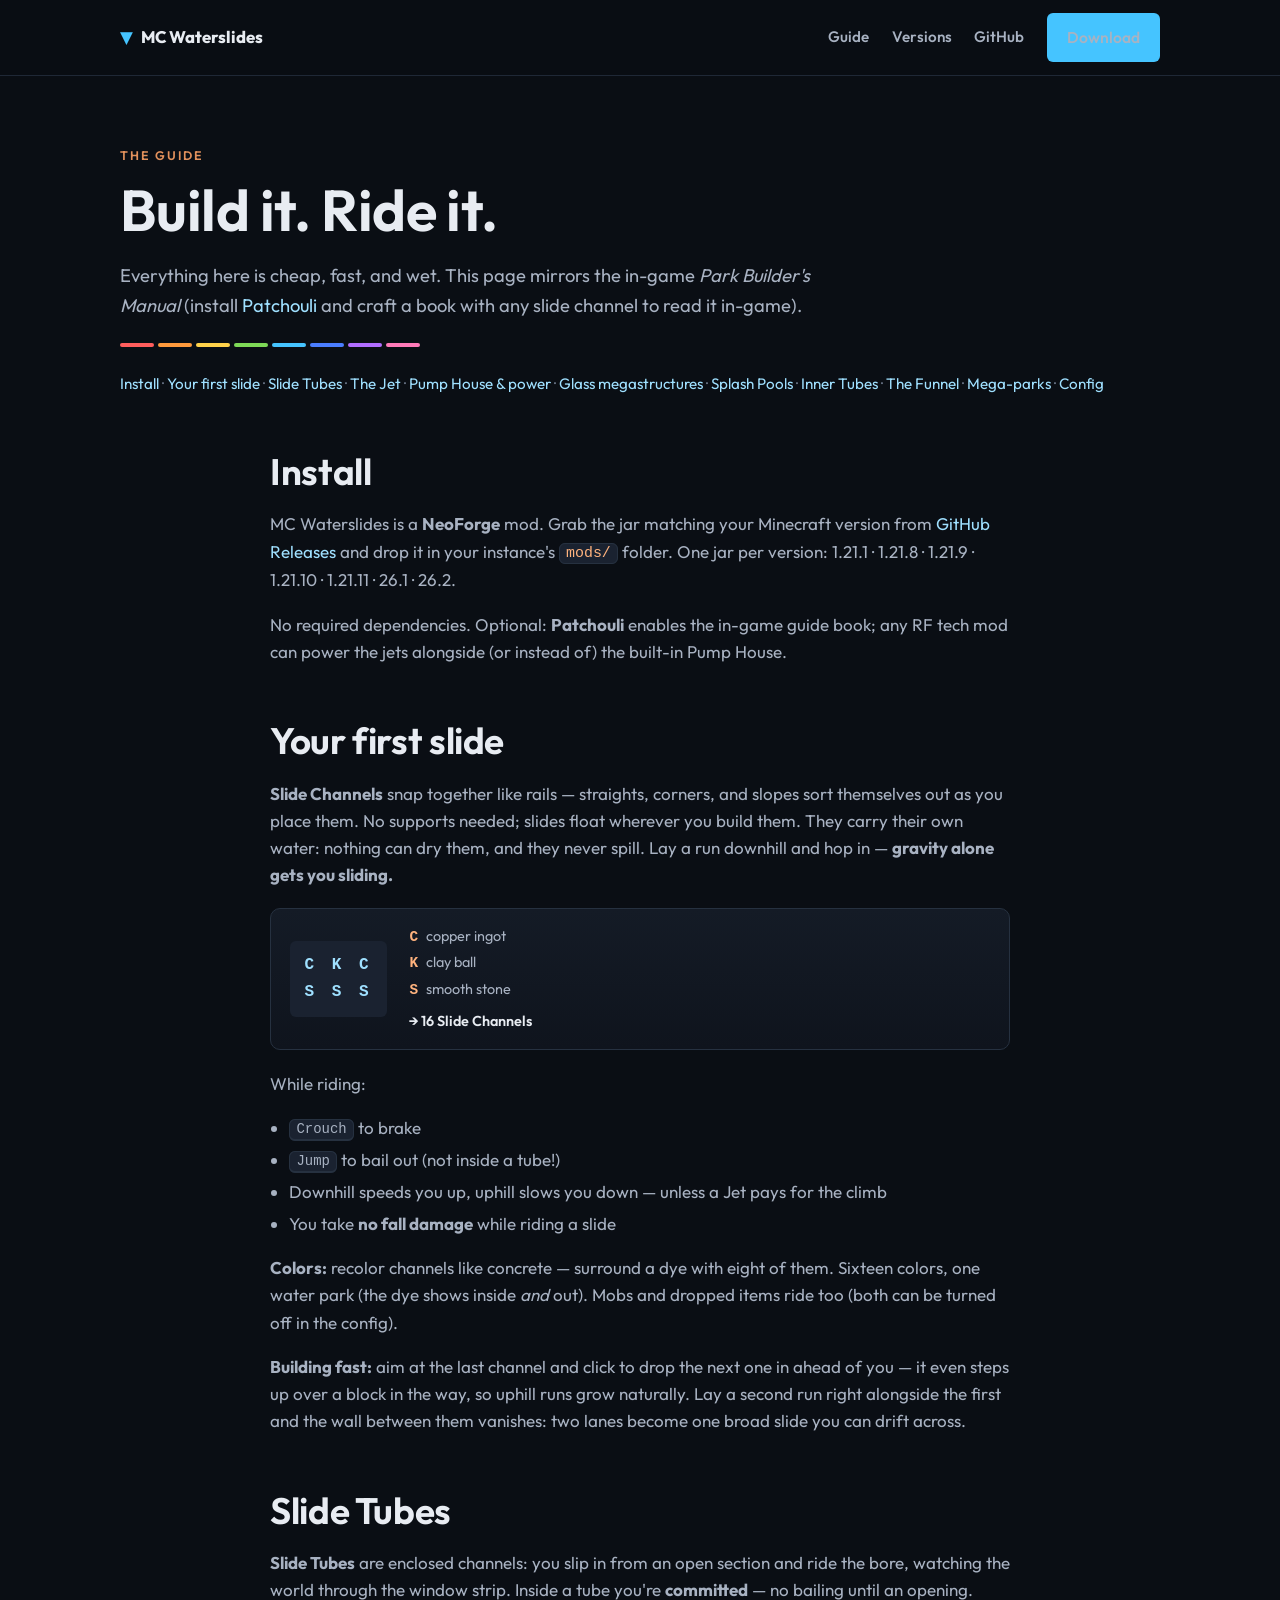
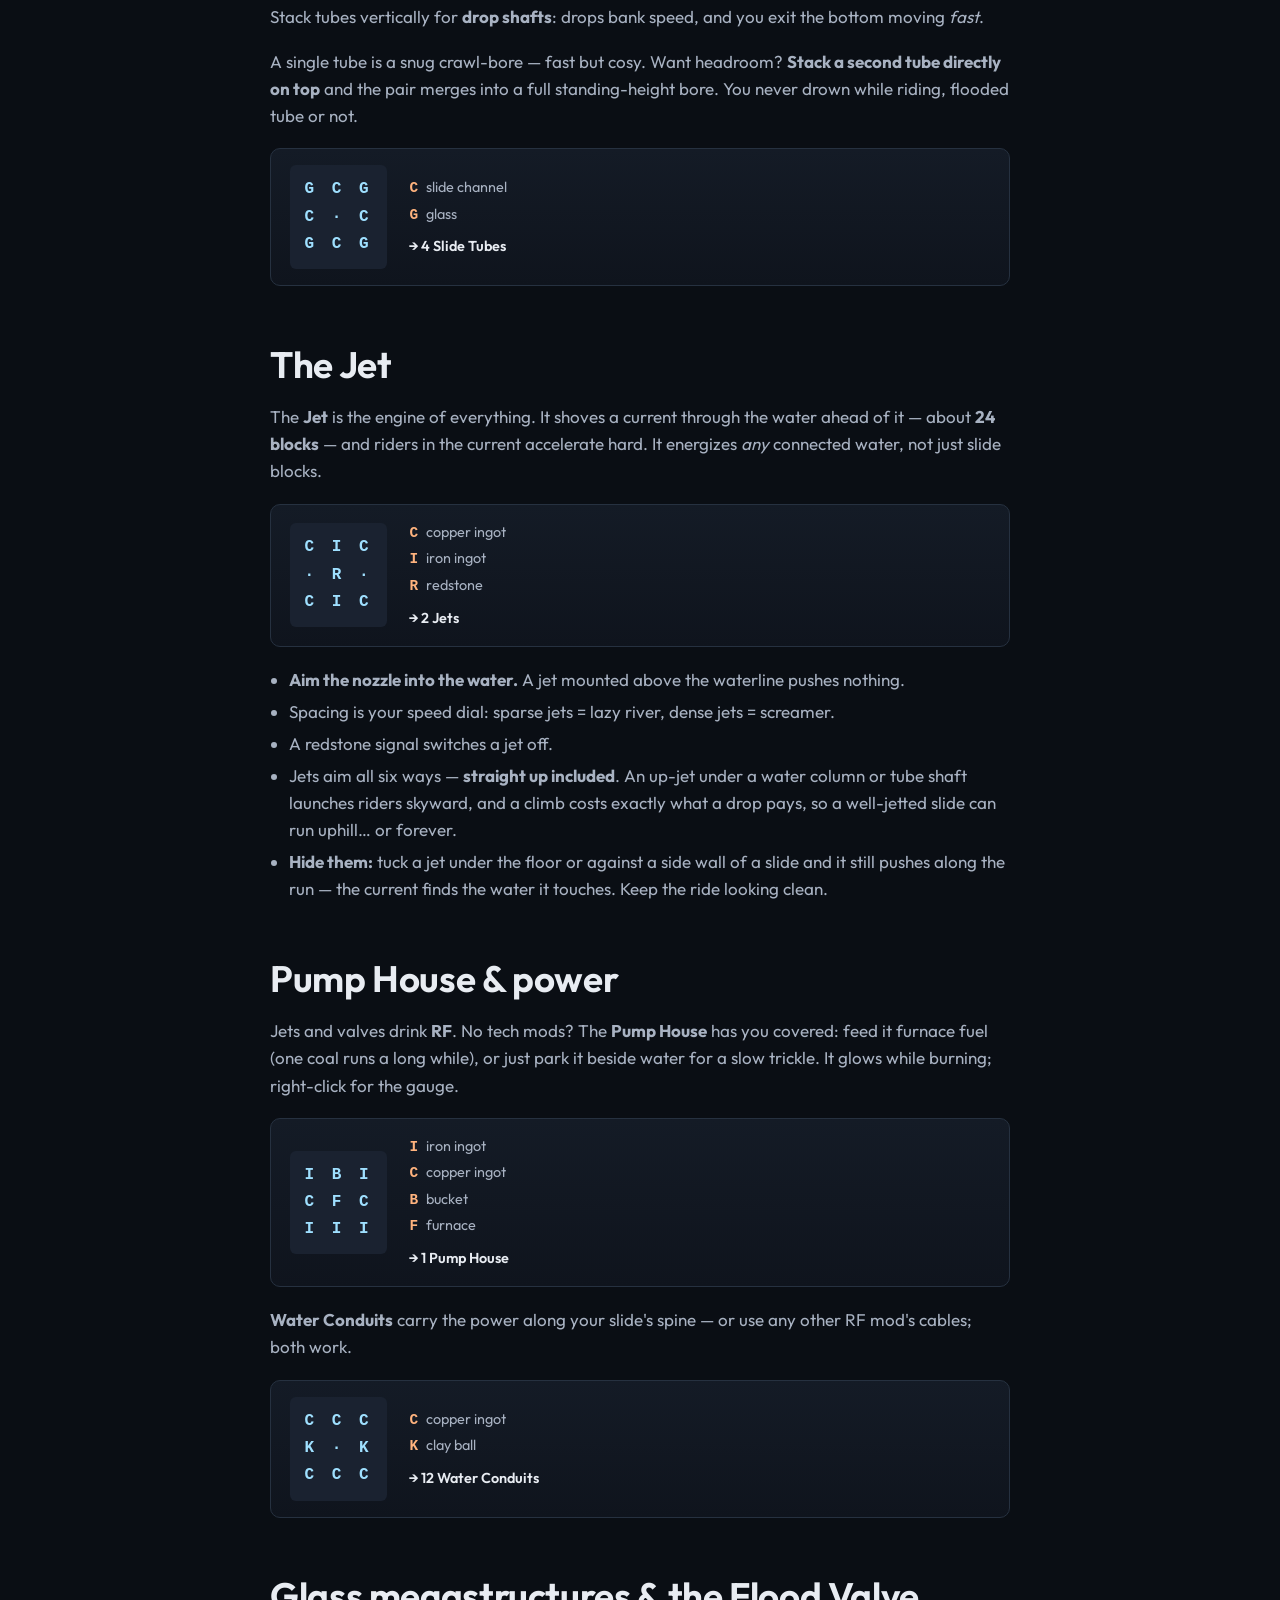
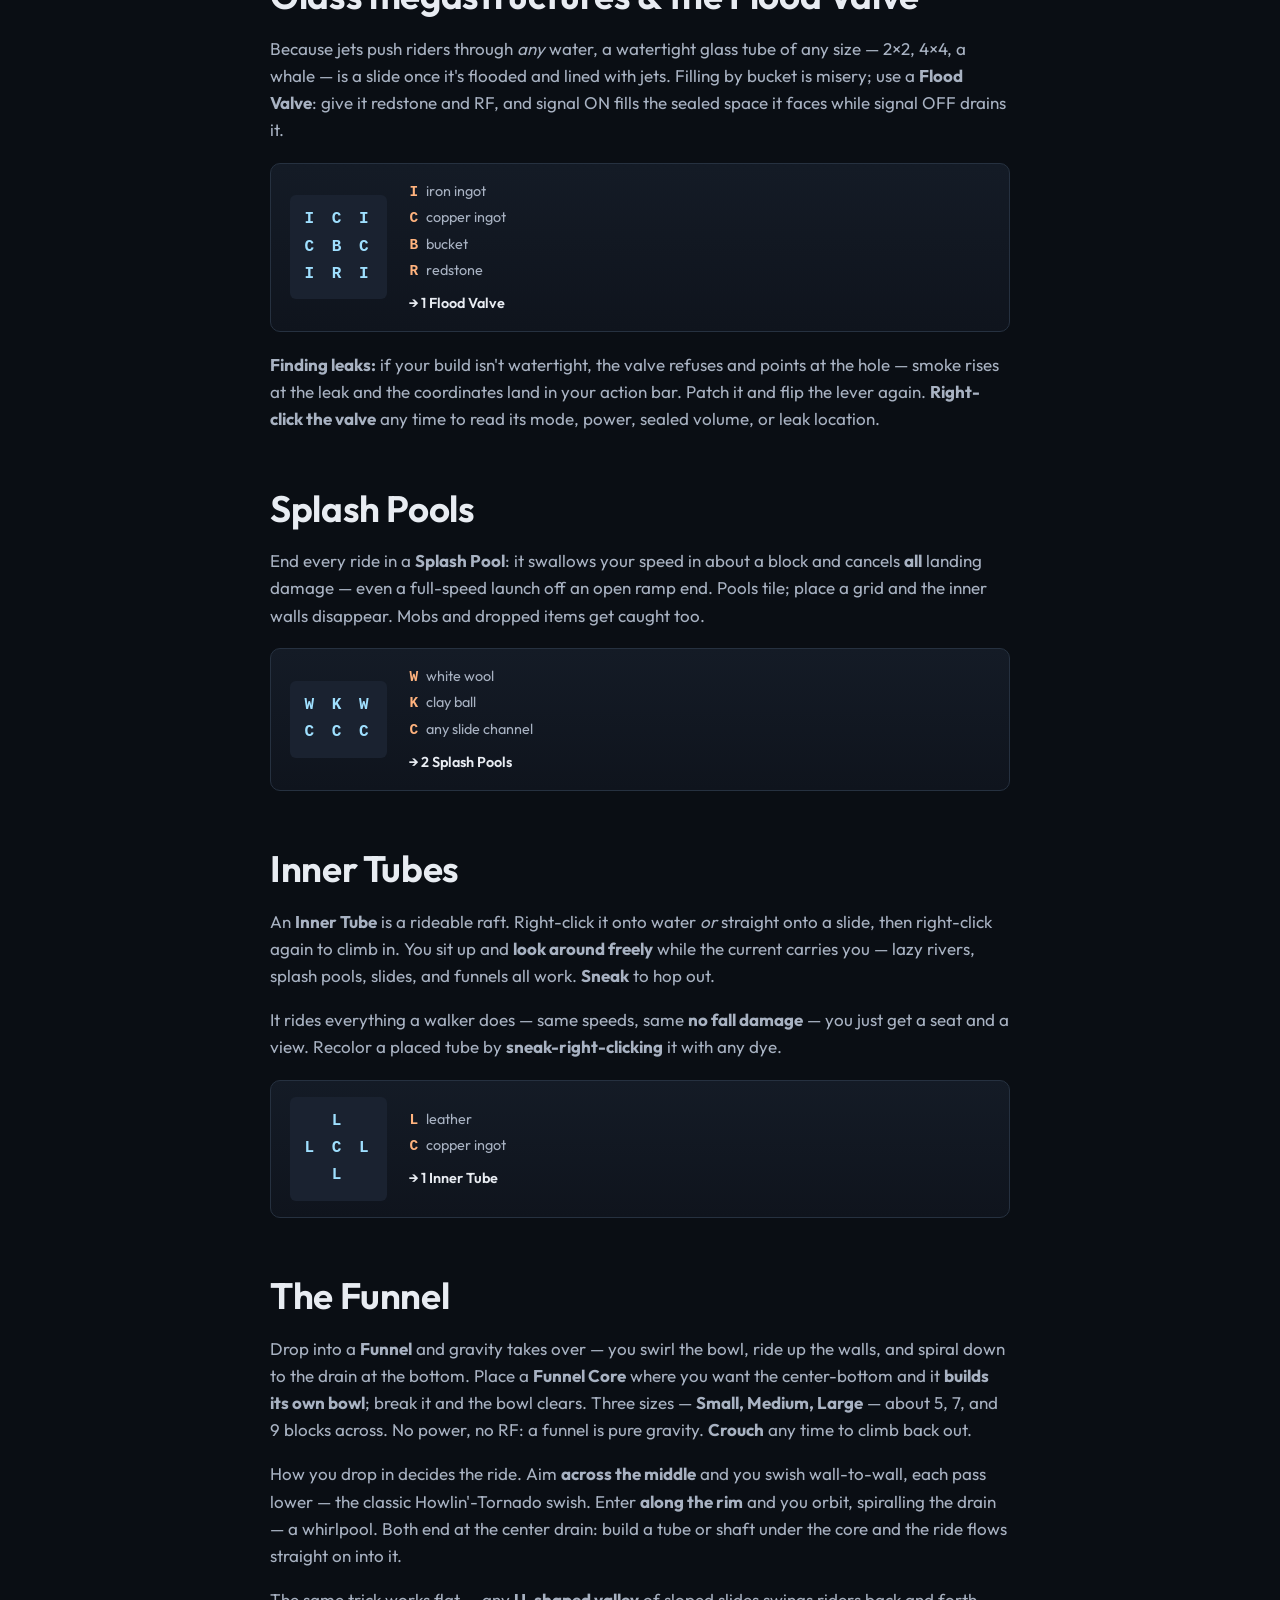
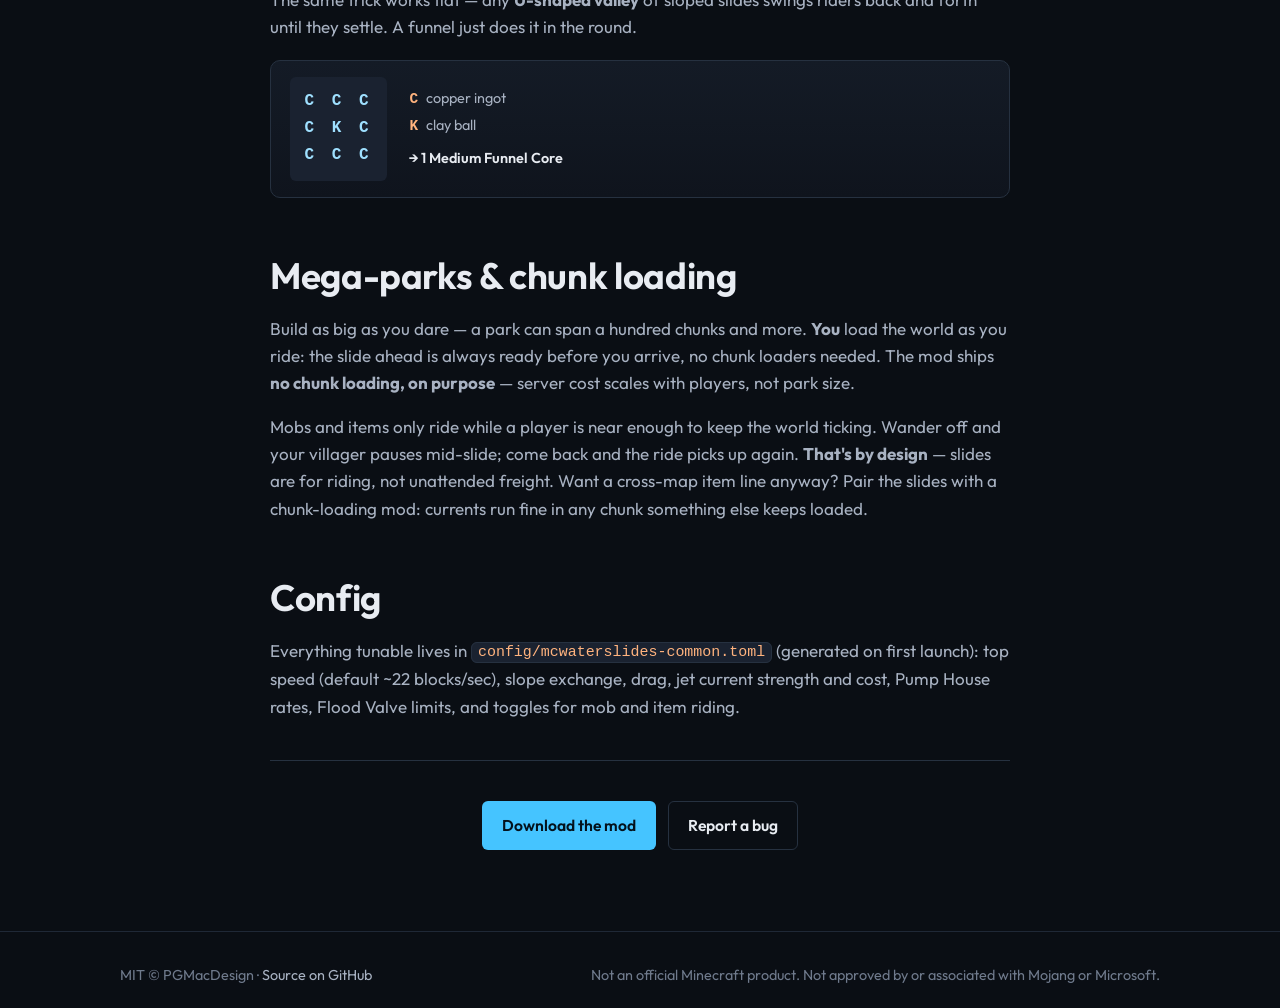
==== commit 9d49efab: "fix(funnel): water in the bowl + crouch-to-exit (no more getting stuck) Two playtest bugs: - The bow" ====
--- a/site/guide.html
+++ b/site/guide.html
@@ -243,7 +243,7 @@
       <strong>Funnel Core</strong> where you want the center-bottom and it
       <strong>builds its own bowl</strong>; break it and the bowl clears. Three sizes —
       <strong>Small, Medium, Large</strong> — about 5, 7, and 9 blocks across. No power,
-      no RF: a funnel is pure gravity.</p>
+      no RF: a funnel is pure gravity. <strong>Crouch</strong> any time to climb back out.</p>
     <p>How you drop in decides the ride. Aim <strong>across the middle</strong> and you
       swish wall-to-wall, each pass lower — the classic Howlin'-Tornado swish. Enter
       <strong>along the rim</strong> and you orbit, spiralling the drain — a whirlpool.
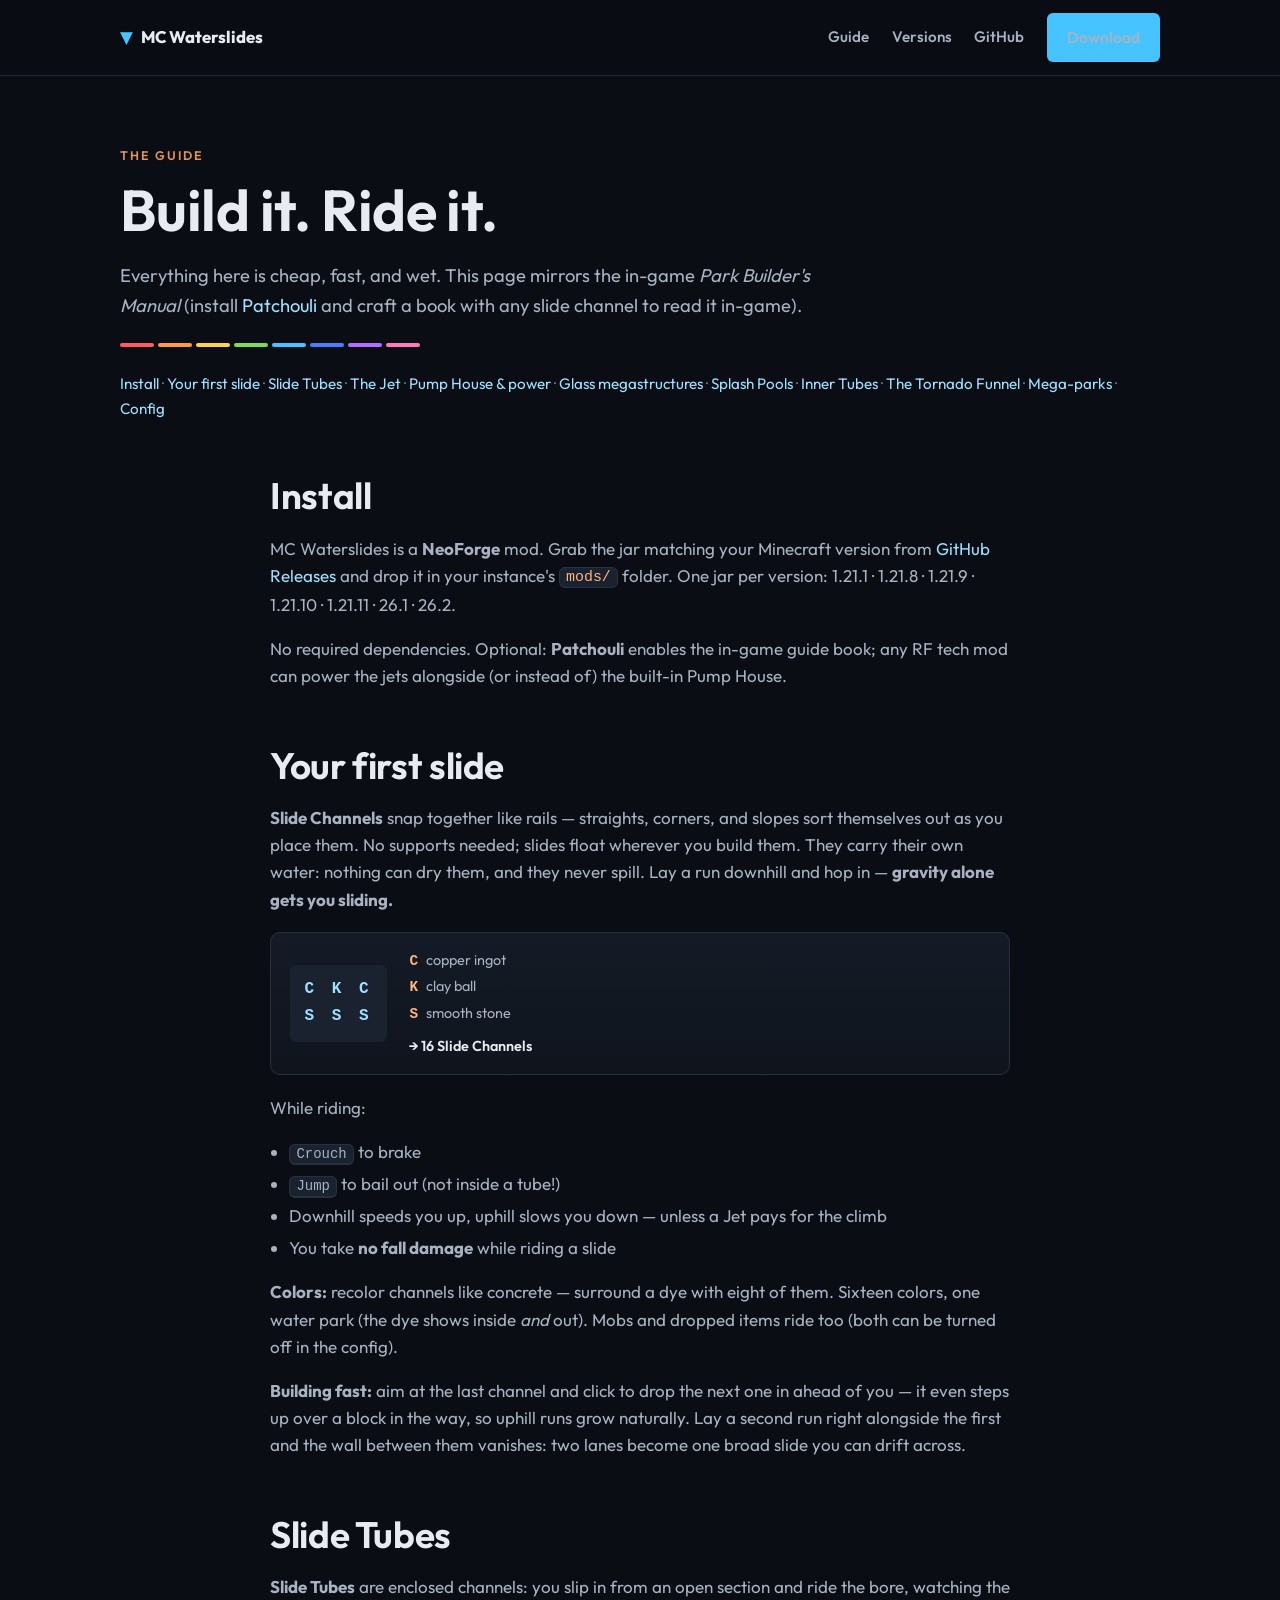
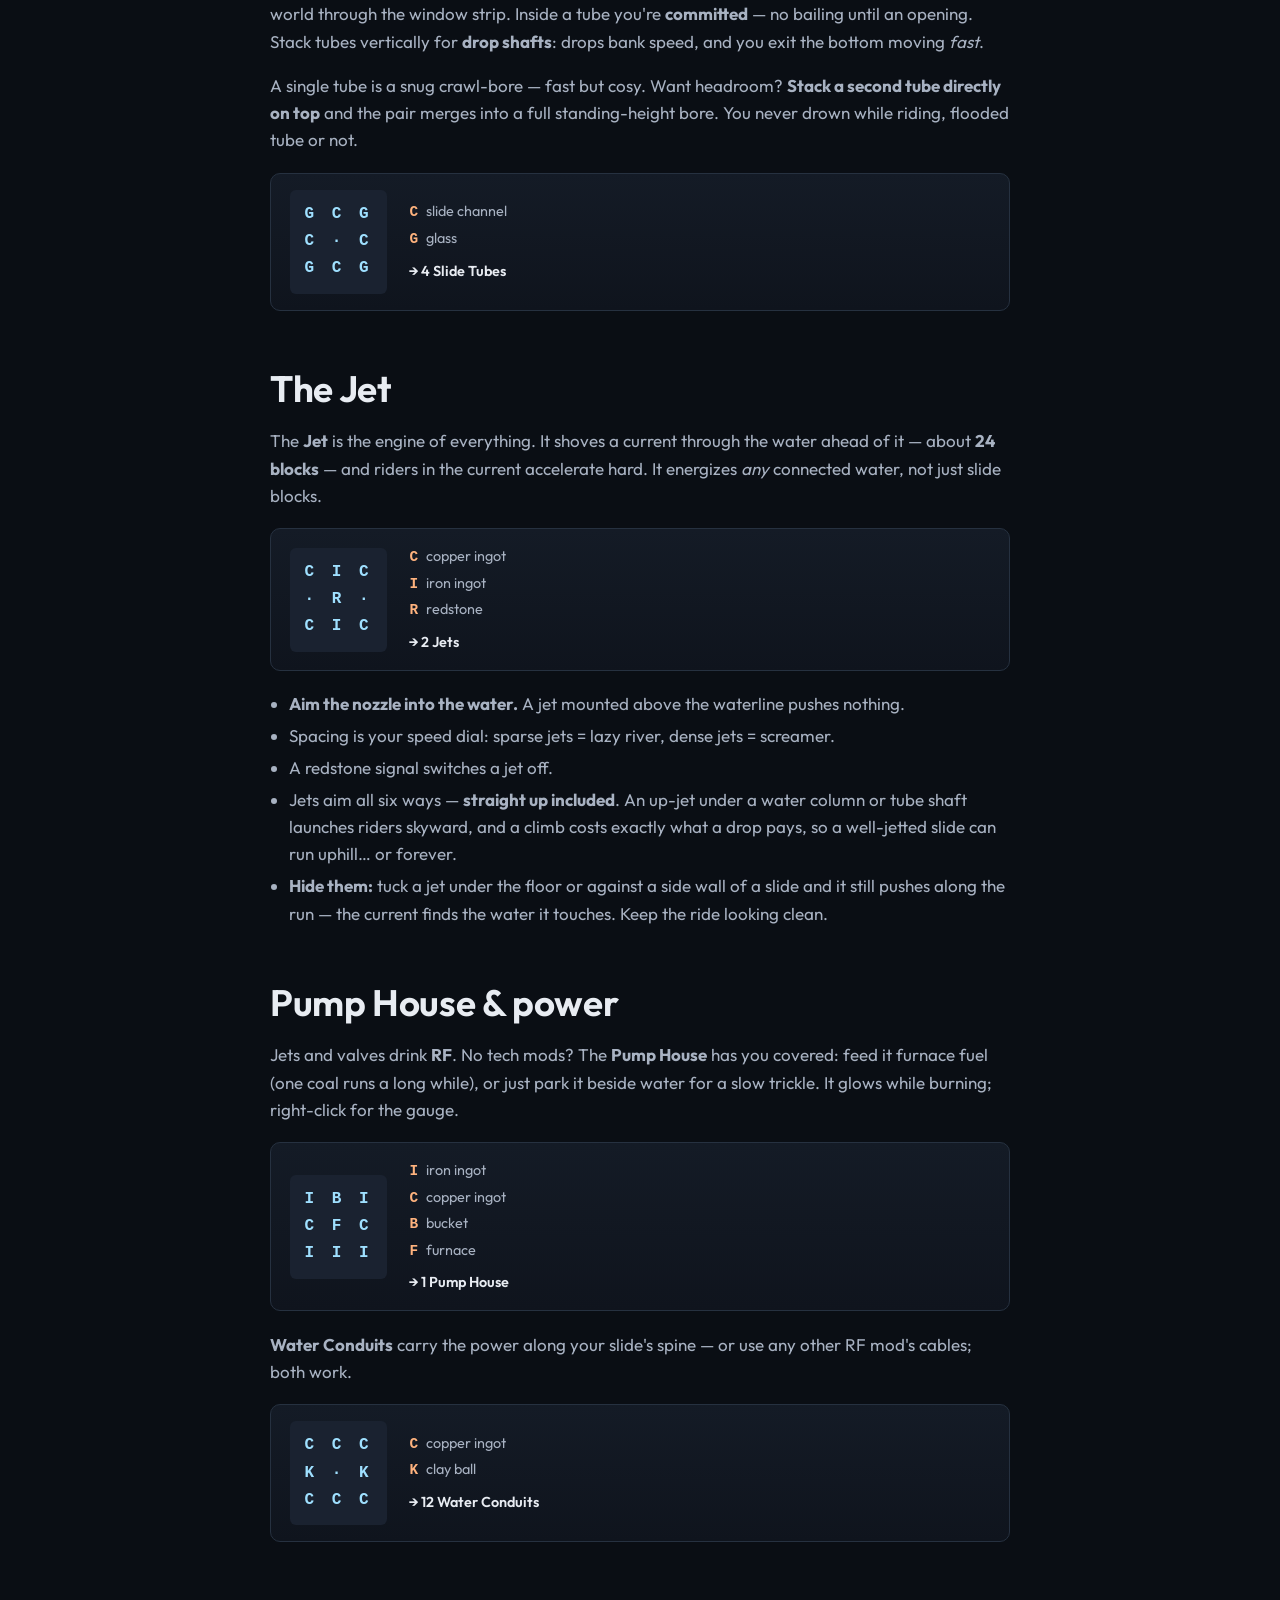
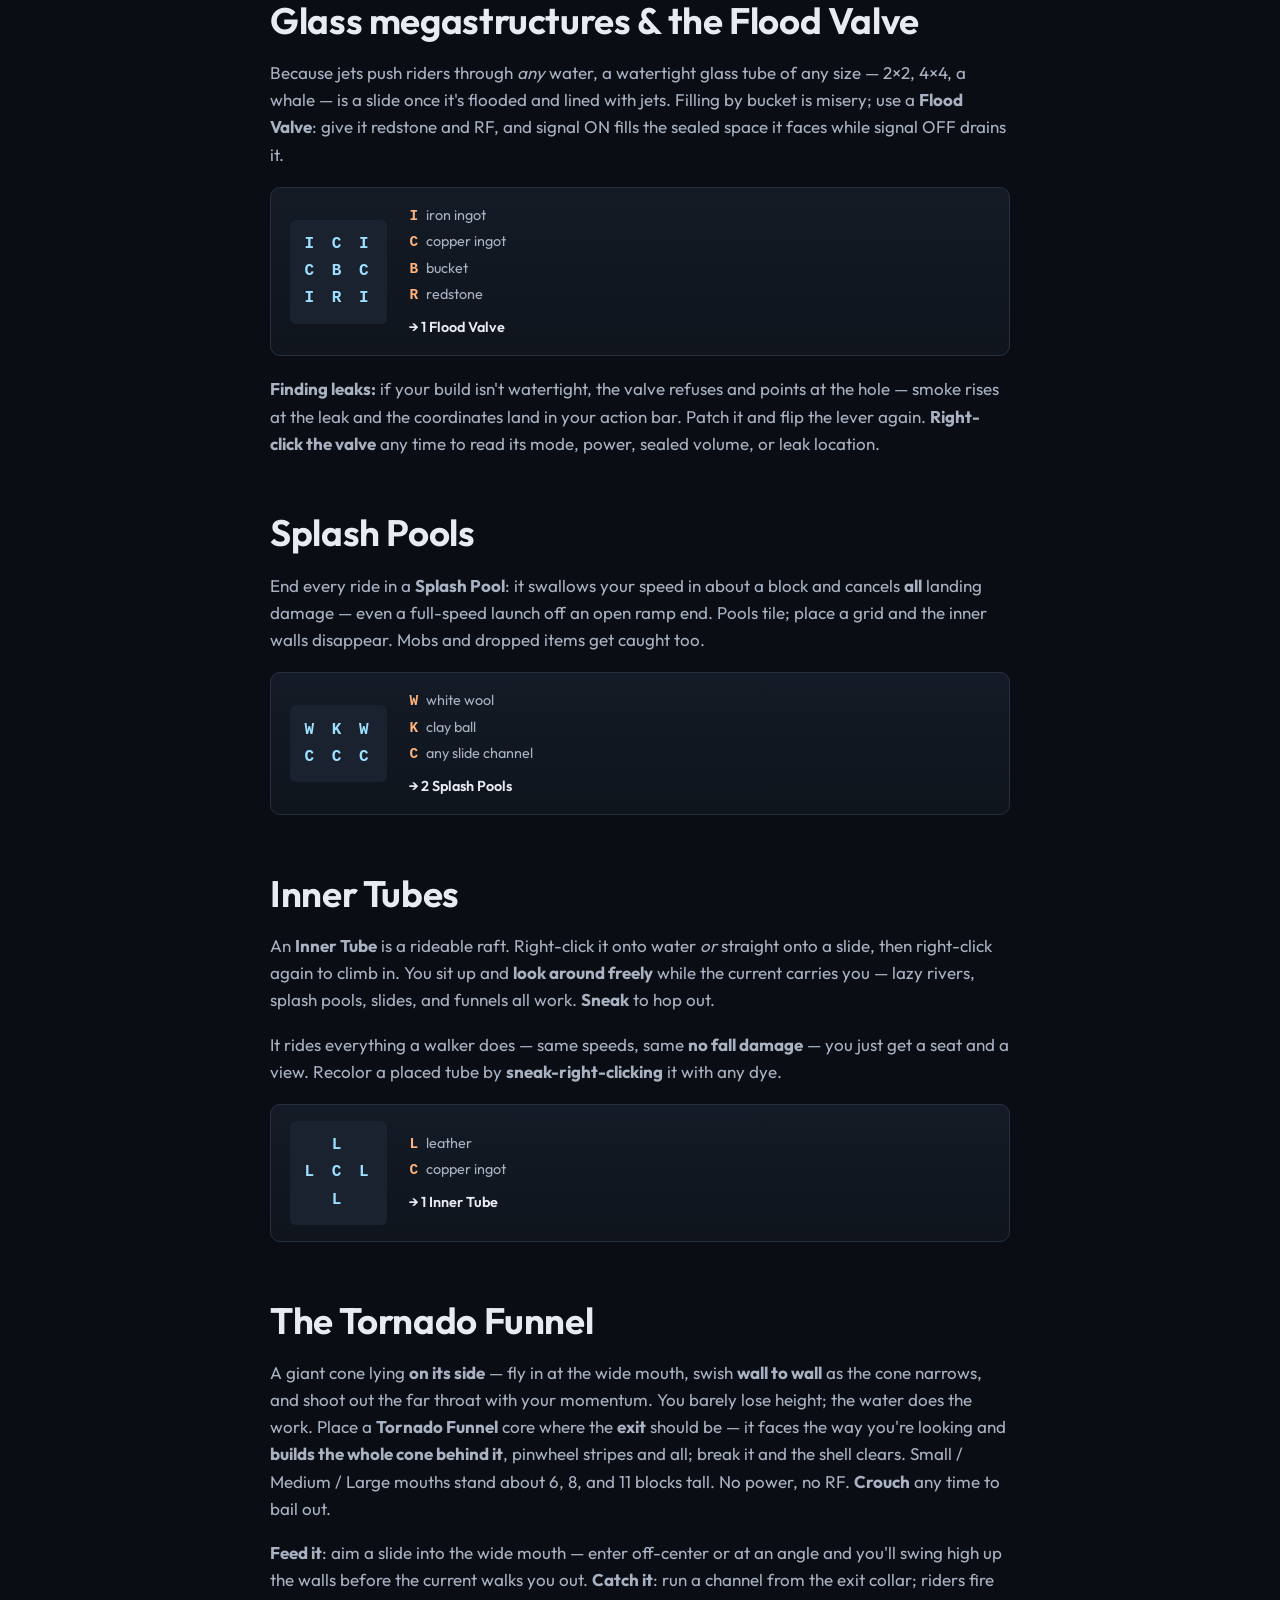
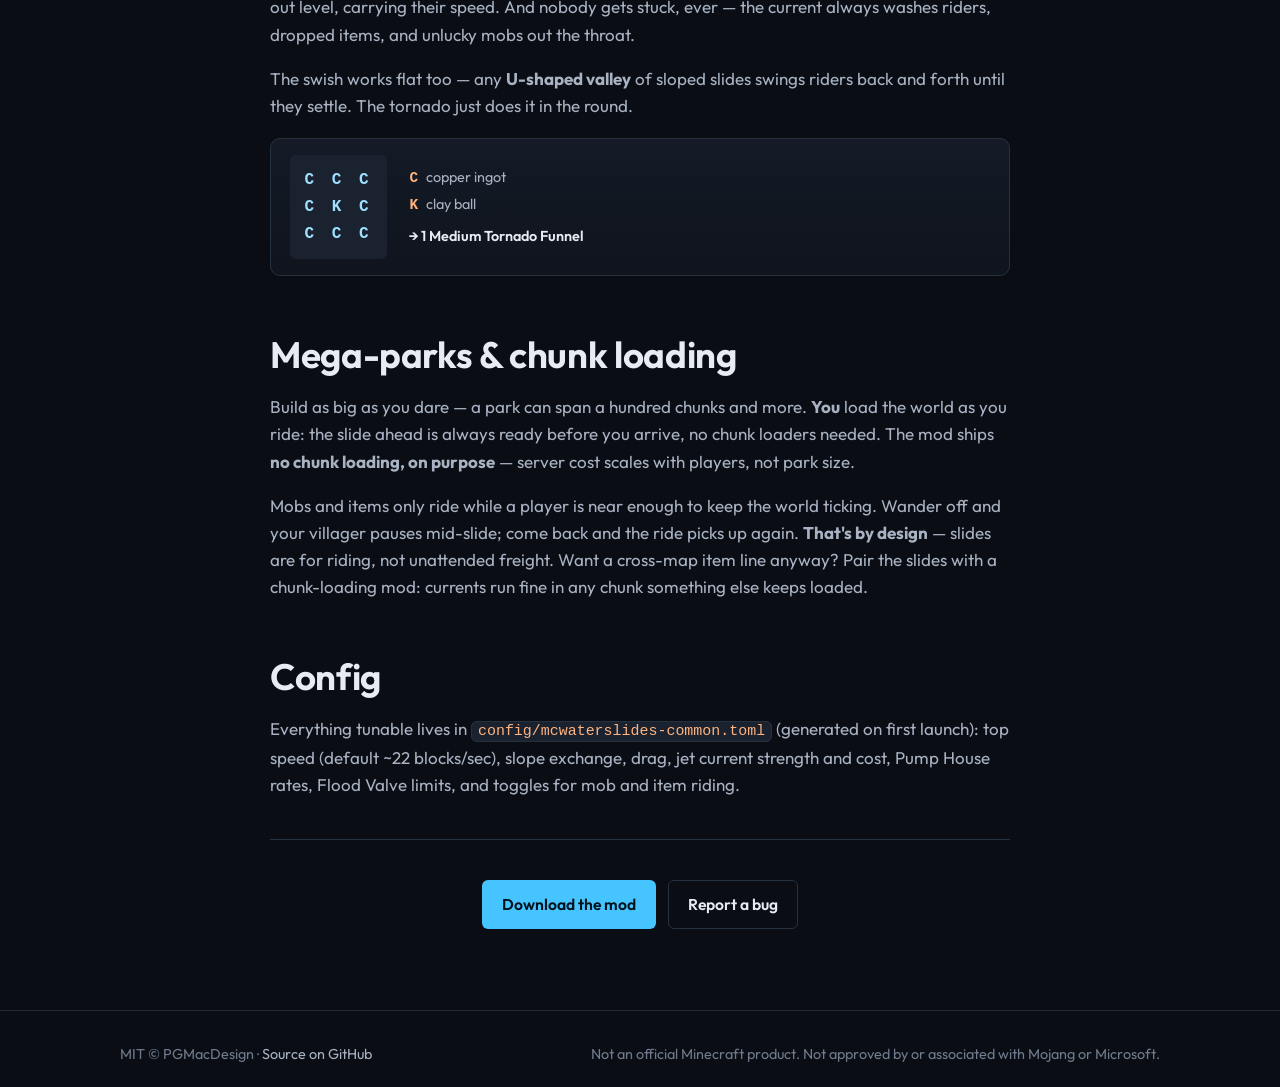
==== commit 8dede7c3: "feat(funnel)!: redesign as the side-lying tornado cone Complete rewrite after playtest — the vertica" ====
--- a/site/guide.html
+++ b/site/guide.html
@@ -42,7 +42,7 @@
       <a href="#tubes">Slide Tubes</a> · <a href="#jets">The Jet</a> ·
       <a href="#power">Pump House &amp; power</a> · <a href="#freeform">Glass megastructures</a> ·
       <a href="#pools">Splash Pools</a> · <a href="#inner-tube">Inner Tubes</a> ·
-      <a href="#funnel">The Funnel</a> · <a href="#mega-parks">Mega-parks</a> ·
+      <a href="#funnel">The Tornado Funnel</a> · <a href="#mega-parks">Mega-parks</a> ·
       <a href="#config">Config</a>
     </nav>
   </div>
@@ -237,27 +237,29 @@
   </section>
 
   <section id="funnel">
-    <h2>The Funnel</h2>
-    <p>Drop into a <strong>Funnel</strong> and gravity takes over — you swirl the bowl,
-      ride up the walls, and spiral down to the drain at the bottom. Place a
-      <strong>Funnel Core</strong> where you want the center-bottom and it
-      <strong>builds its own bowl</strong>; break it and the bowl clears. Three sizes —
-      <strong>Small, Medium, Large</strong> — about 5, 7, and 9 blocks across. No power,
-      no RF: a funnel is pure gravity. <strong>Crouch</strong> any time to climb back out.</p>
-    <p>How you drop in decides the ride. Aim <strong>across the middle</strong> and you
-      swish wall-to-wall, each pass lower — the classic Howlin'-Tornado swish. Enter
-      <strong>along the rim</strong> and you orbit, spiralling the drain — a whirlpool.
-      Both end at the center drain: build a tube or shaft under the core and the ride
-      flows straight on into it.</p>
-    <p>The same trick works flat — any <strong>U-shaped valley</strong> of sloped slides
-      swings riders back and forth until they settle. A funnel just does it in the round.</p>
+    <h2>The Tornado Funnel</h2>
+    <p>A giant cone lying <strong>on its side</strong> — fly in at the wide mouth, swish
+      <strong>wall to wall</strong> as the cone narrows, and shoot out the far throat with
+      your momentum. You barely lose height; the water does the work. Place a
+      <strong>Tornado Funnel</strong> core where the <strong>exit</strong> should be — it
+      faces the way you're looking and <strong>builds the whole cone behind it</strong>,
+      pinwheel stripes and all; break it and the shell clears. Small / Medium / Large
+      mouths stand about 6, 8, and 11 blocks tall. No power, no RF.
+      <strong>Crouch</strong> any time to bail out.</p>
+    <p><strong>Feed it</strong>: aim a slide into the wide mouth — enter off-center or at
+      an angle and you'll swing high up the walls before the current walks you out.
+      <strong>Catch it</strong>: run a channel from the exit collar; riders fire out
+      level, carrying their speed. And nobody gets stuck, ever — the current always
+      washes riders, dropped items, and unlucky mobs out the throat.</p>
+    <p>The swish works flat too — any <strong>U-shaped valley</strong> of sloped slides
+      swings riders back and forth until they settle. The tornado just does it in the round.</p>
     <div class="recipe card">
       <pre class="pat">C C C
 C K C
 C C C</pre>
       <div class="legend">
         <span><b>C</b> copper ingot</span><span><b>K</b> clay ball</span>
-        <span class="yield">→ 1 Medium Funnel Core</span>
+        <span class="yield">→ 1 Medium Tornado Funnel</span>
       </div>
     </div>
   </section>
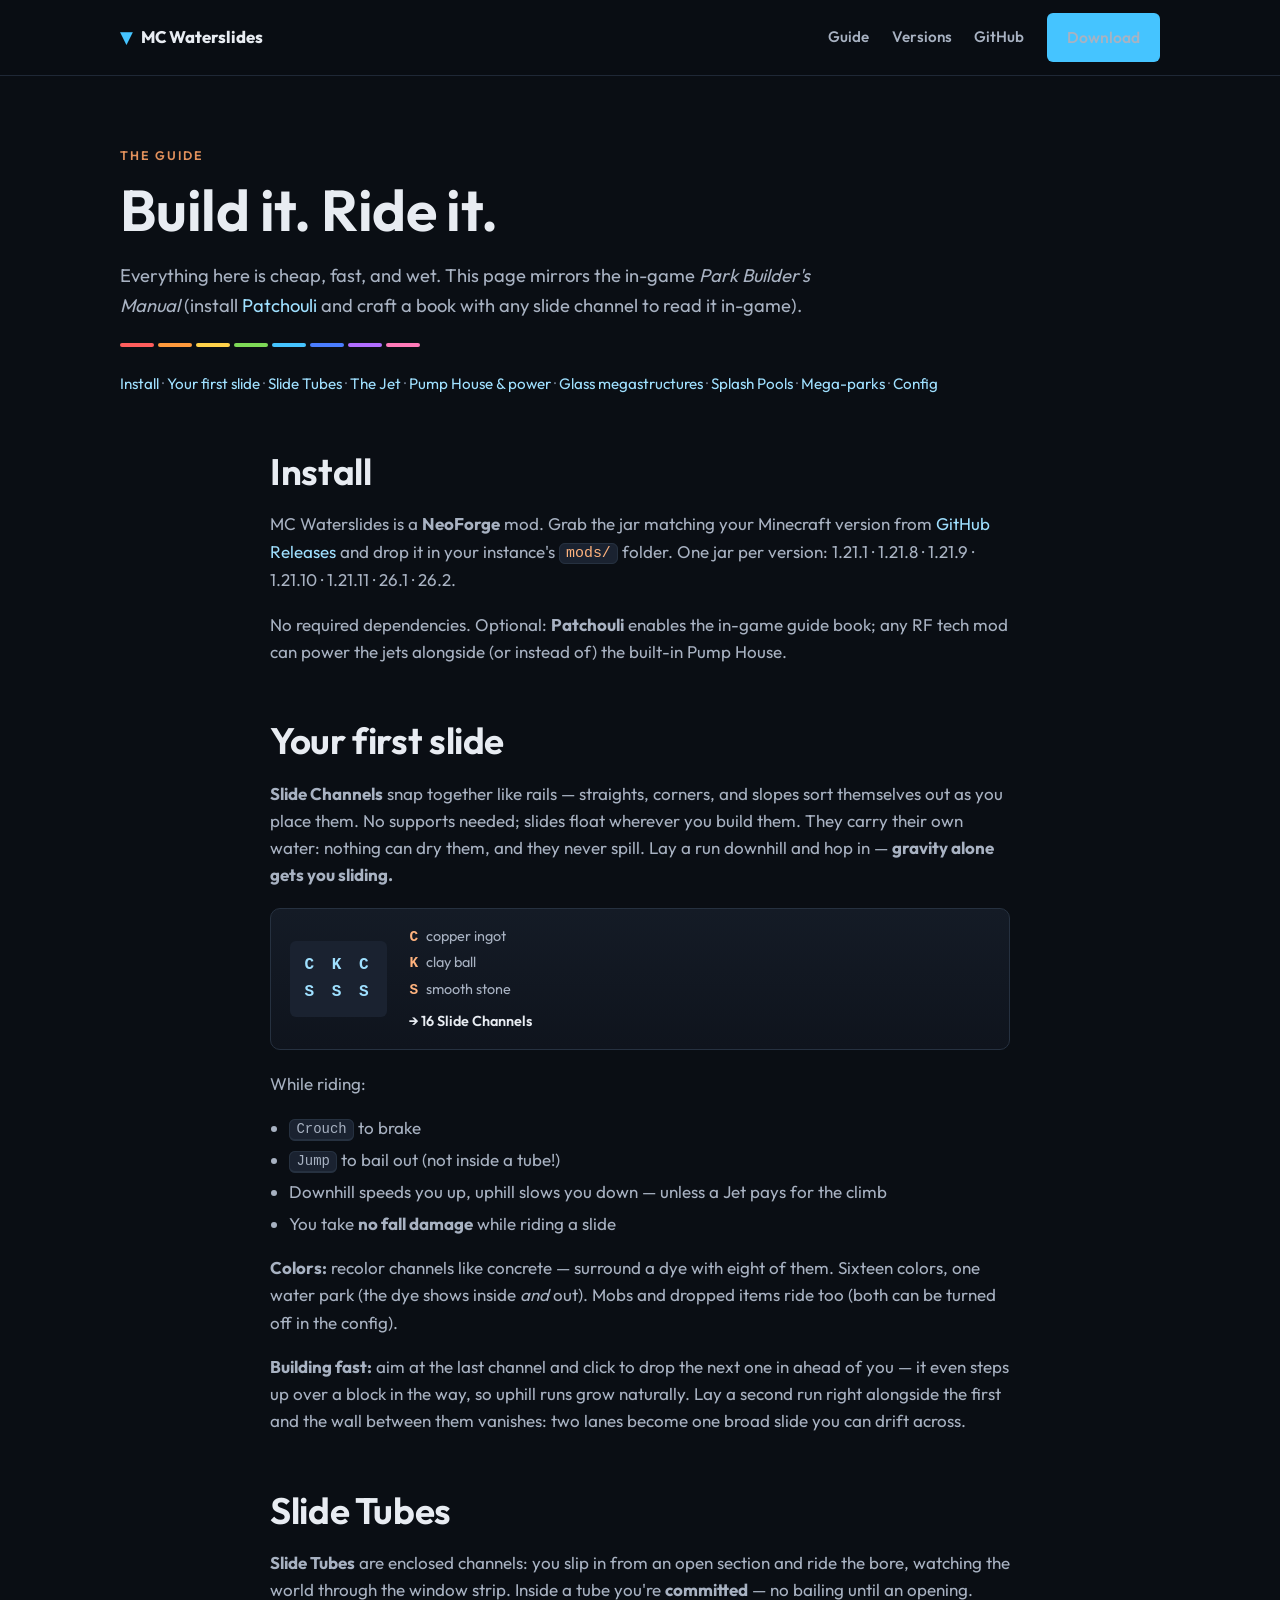
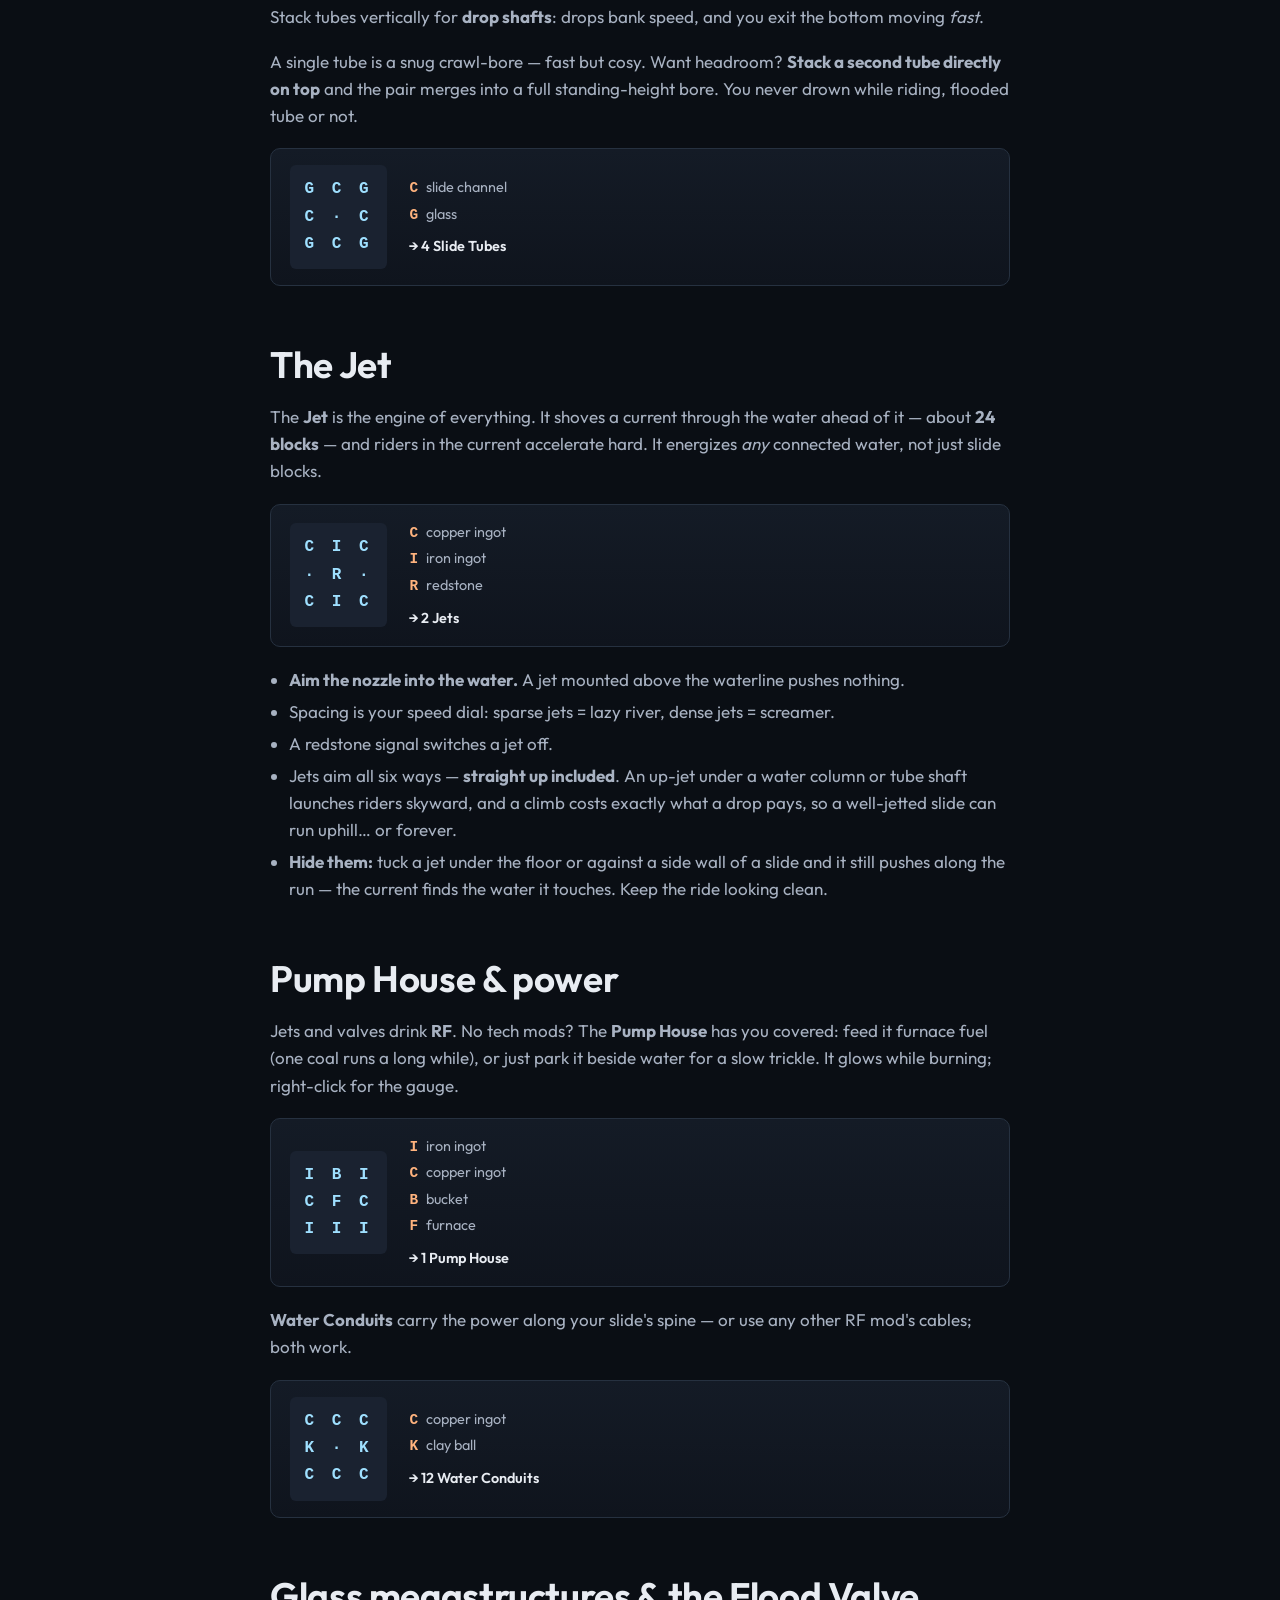
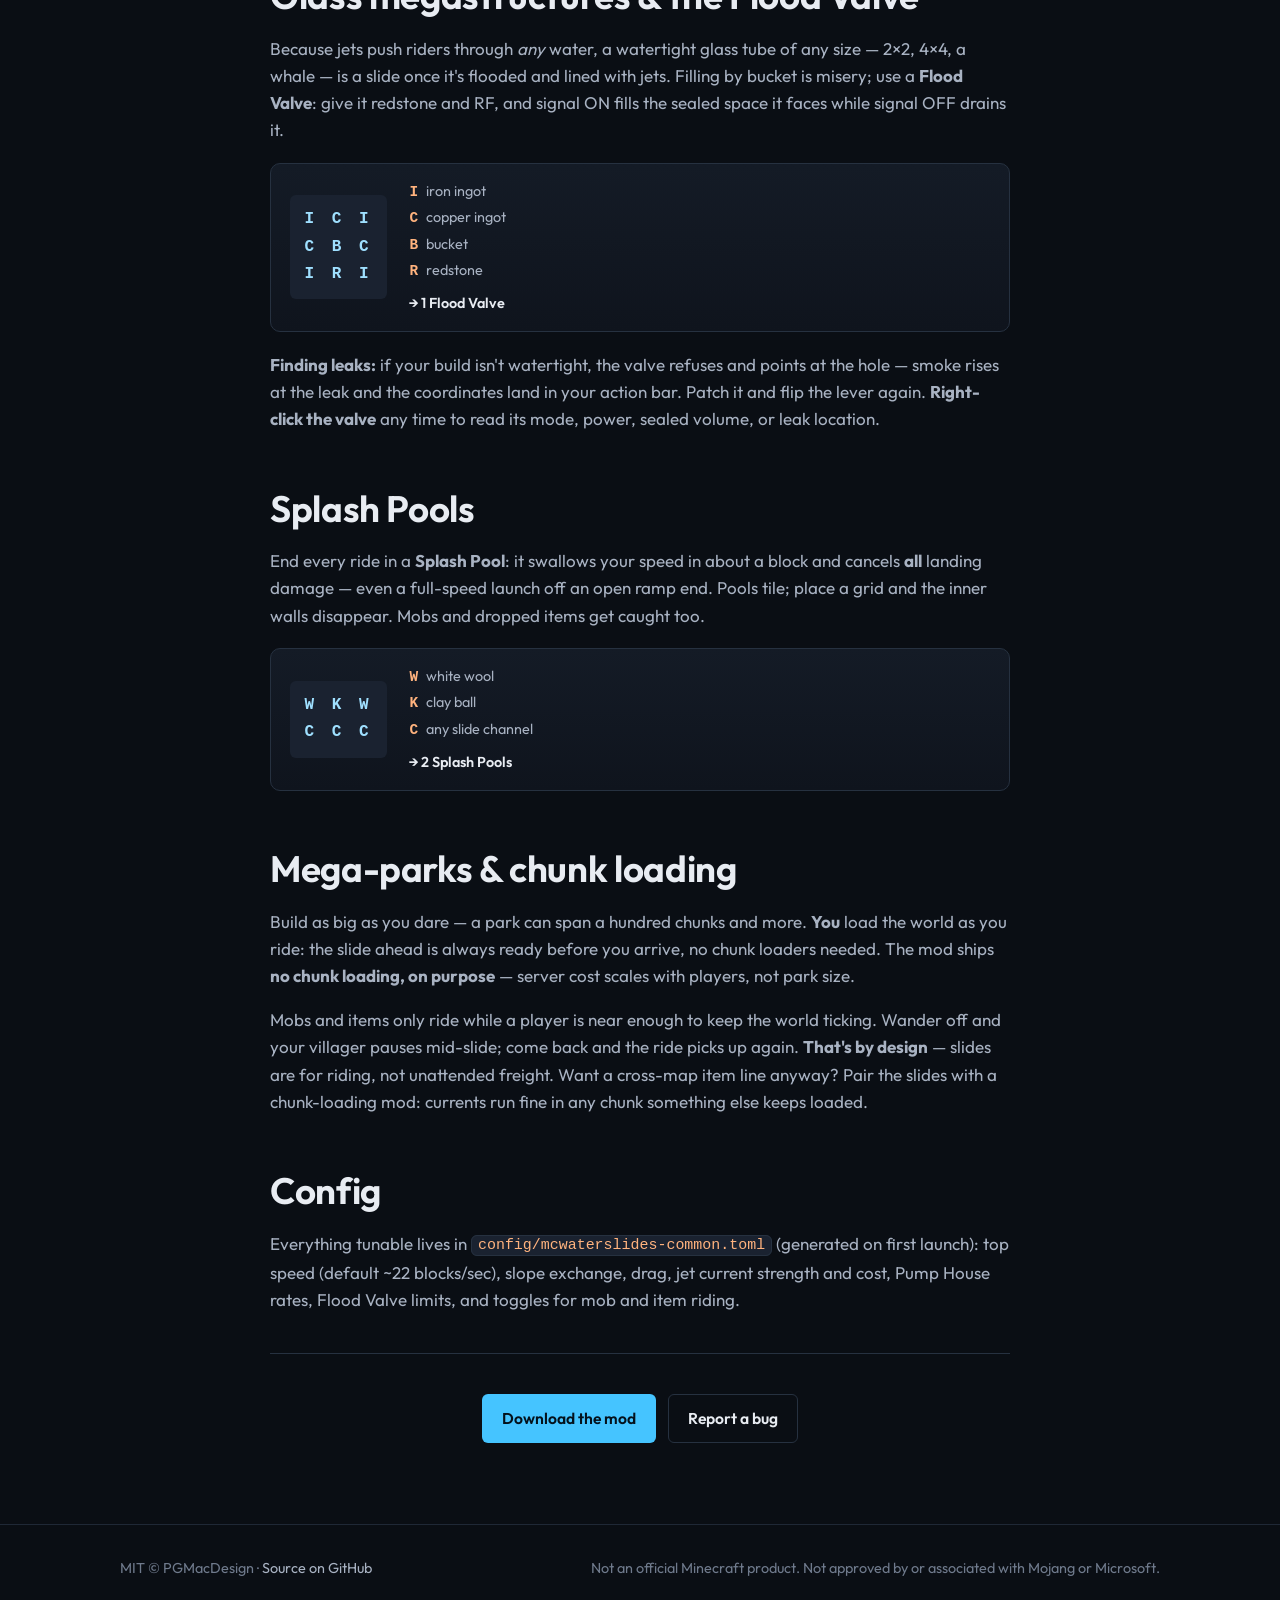
==== commit 2a5fad77: "feat(scope)!: remove the tornado funnel and inner tube Owner decision after several playtest rounds " ====
--- a/site/guide.html
+++ b/site/guide.html
@@ -41,8 +41,7 @@
       <a href="#install">Install</a> · <a href="#first-slide">Your first slide</a> ·
       <a href="#tubes">Slide Tubes</a> · <a href="#jets">The Jet</a> ·
       <a href="#power">Pump House &amp; power</a> · <a href="#freeform">Glass megastructures</a> ·
-      <a href="#pools">Splash Pools</a> · <a href="#inner-tube">Inner Tubes</a> ·
-      <a href="#funnel">The Tornado Funnel</a> · <a href="#mega-parks">Mega-parks</a> ·
+      <a href="#pools">Splash Pools</a> · <a href="#mega-parks">Mega-parks</a> ·
       <a href="#config">Config</a>
     </nav>
   </div>
@@ -216,54 +215,6 @@
     </div>
   </section>
 
-  <section id="inner-tube">
-    <h2>Inner Tubes</h2>
-    <p>An <strong>Inner Tube</strong> is a rideable raft. Right-click it onto water
-      <em>or</em> straight onto a slide, then right-click again to climb in. You sit up
-      and <strong>look around freely</strong> while the current carries you — lazy rivers,
-      splash pools, slides, and funnels all work. <strong>Sneak</strong> to hop out.</p>
-    <p>It rides everything a walker does — same speeds, same <strong>no fall damage</strong>
-      — you just get a seat and a view. Recolor a placed tube by
-      <strong>sneak-right-clicking</strong> it with any dye.</p>
-    <div class="recipe card">
-      <pre class="pat">  L
-L C L
-  L</pre>
-      <div class="legend">
-        <span><b>L</b> leather</span><span><b>C</b> copper ingot</span>
-        <span class="yield">→ 1 Inner Tube</span>
-      </div>
-    </div>
-  </section>
-
-  <section id="funnel">
-    <h2>The Tornado Funnel</h2>
-    <p>A giant cone lying <strong>on its side</strong> — fly in at the wide mouth, swish
-      <strong>wall to wall</strong> as the cone narrows, and shoot out the far throat with
-      your momentum. You barely lose height; the water does the work. Place a
-      <strong>Tornado Funnel</strong> core where the <strong>exit</strong> should be — it
-      faces the way you're looking and <strong>builds the whole cone behind it</strong>,
-      pinwheel stripes and all; break it and the shell clears. Small / Medium / Large
-      mouths stand about 6, 8, and 11 blocks tall. No power, no RF.
-      <strong>Crouch</strong> any time to bail out.</p>
-    <p><strong>Feed it</strong>: aim a slide into the wide mouth — enter off-center or at
-      an angle and you'll swing high up the walls before the current walks you out.
-      <strong>Catch it</strong>: run a channel from the exit collar; riders fire out
-      level, carrying their speed. And nobody gets stuck, ever — the current always
-      washes riders, dropped items, and unlucky mobs out the throat.</p>
-    <p>The swish works flat too — any <strong>U-shaped valley</strong> of sloped slides
-      swings riders back and forth until they settle. The tornado just does it in the round.</p>
-    <div class="recipe card">
-      <pre class="pat">C C C
-C K C
-C C C</pre>
-      <div class="legend">
-        <span><b>C</b> copper ingot</span><span><b>K</b> clay ball</span>
-        <span class="yield">→ 1 Medium Tornado Funnel</span>
-      </div>
-    </div>
-  </section>
-
   <section id="mega-parks">
     <h2>Mega-parks &amp; chunk loading</h2>
     <p>Build as big as you dare — a park can span a hundred chunks and more.
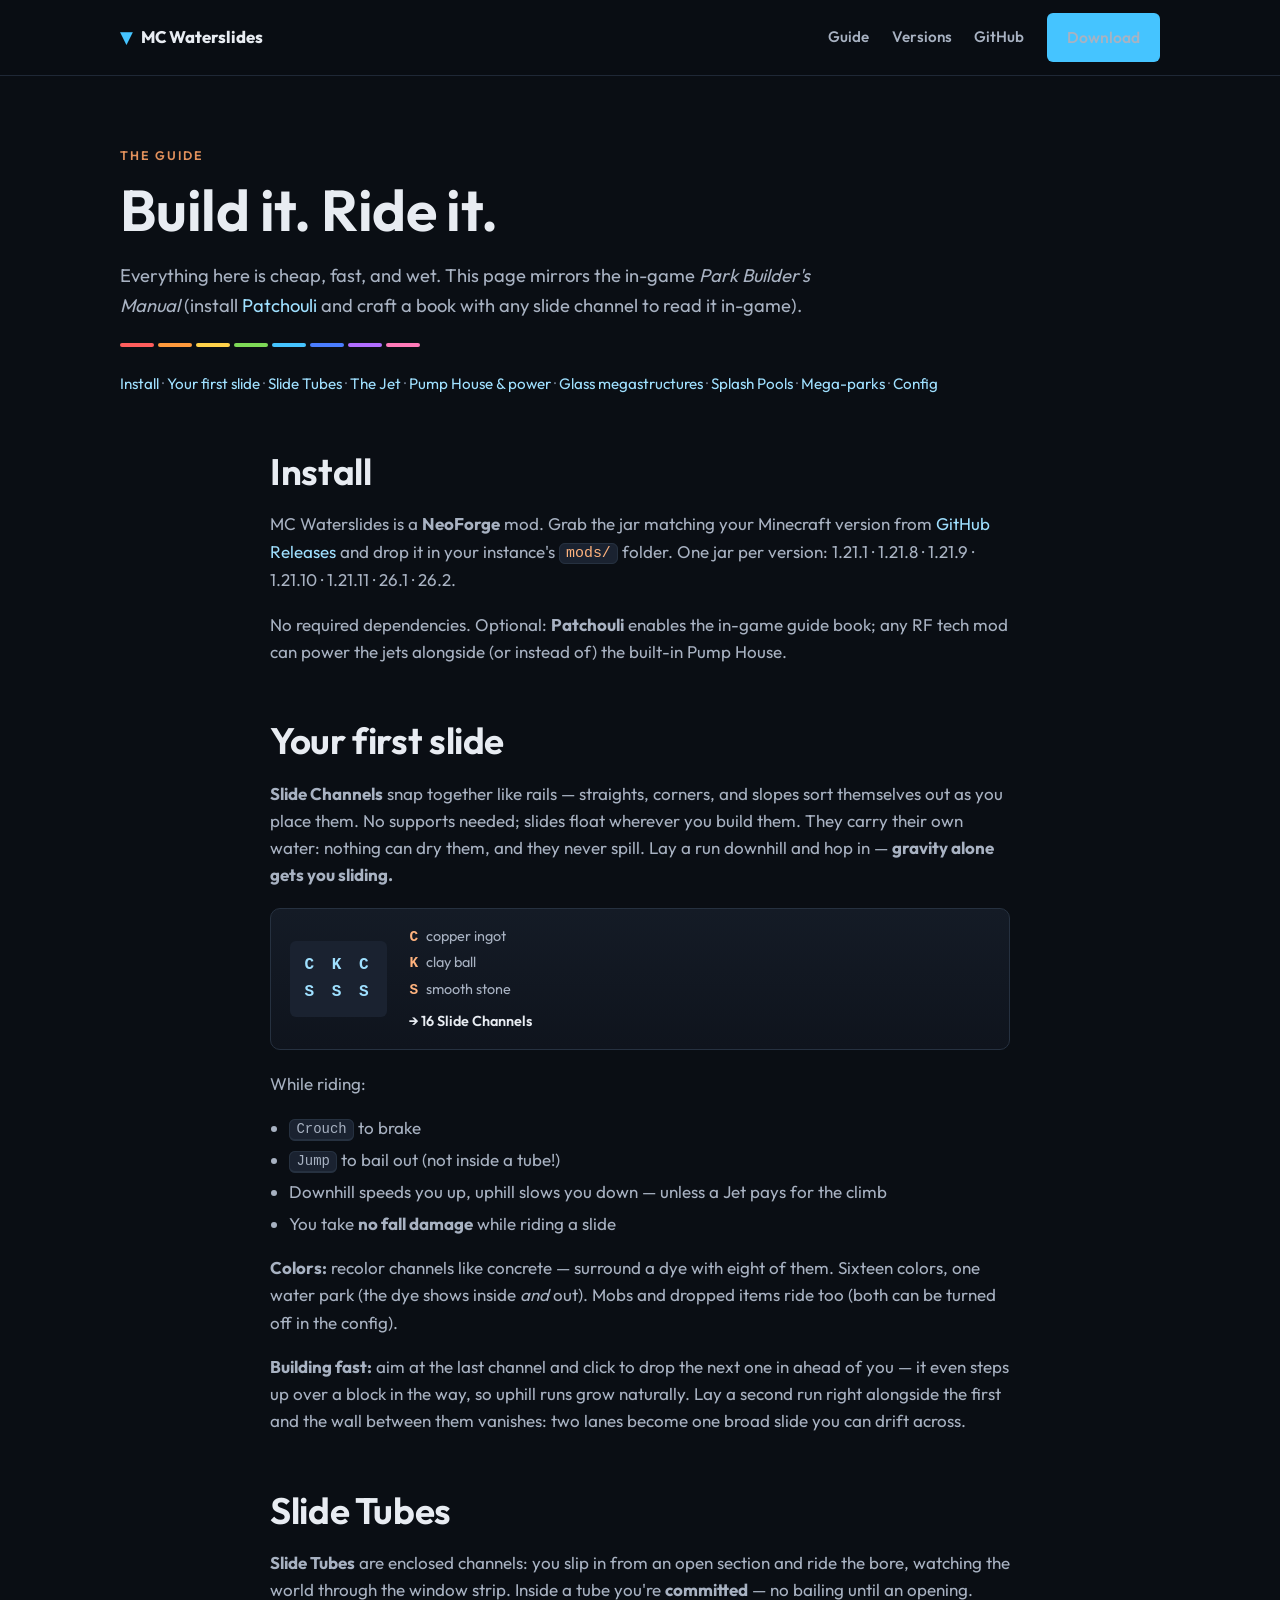
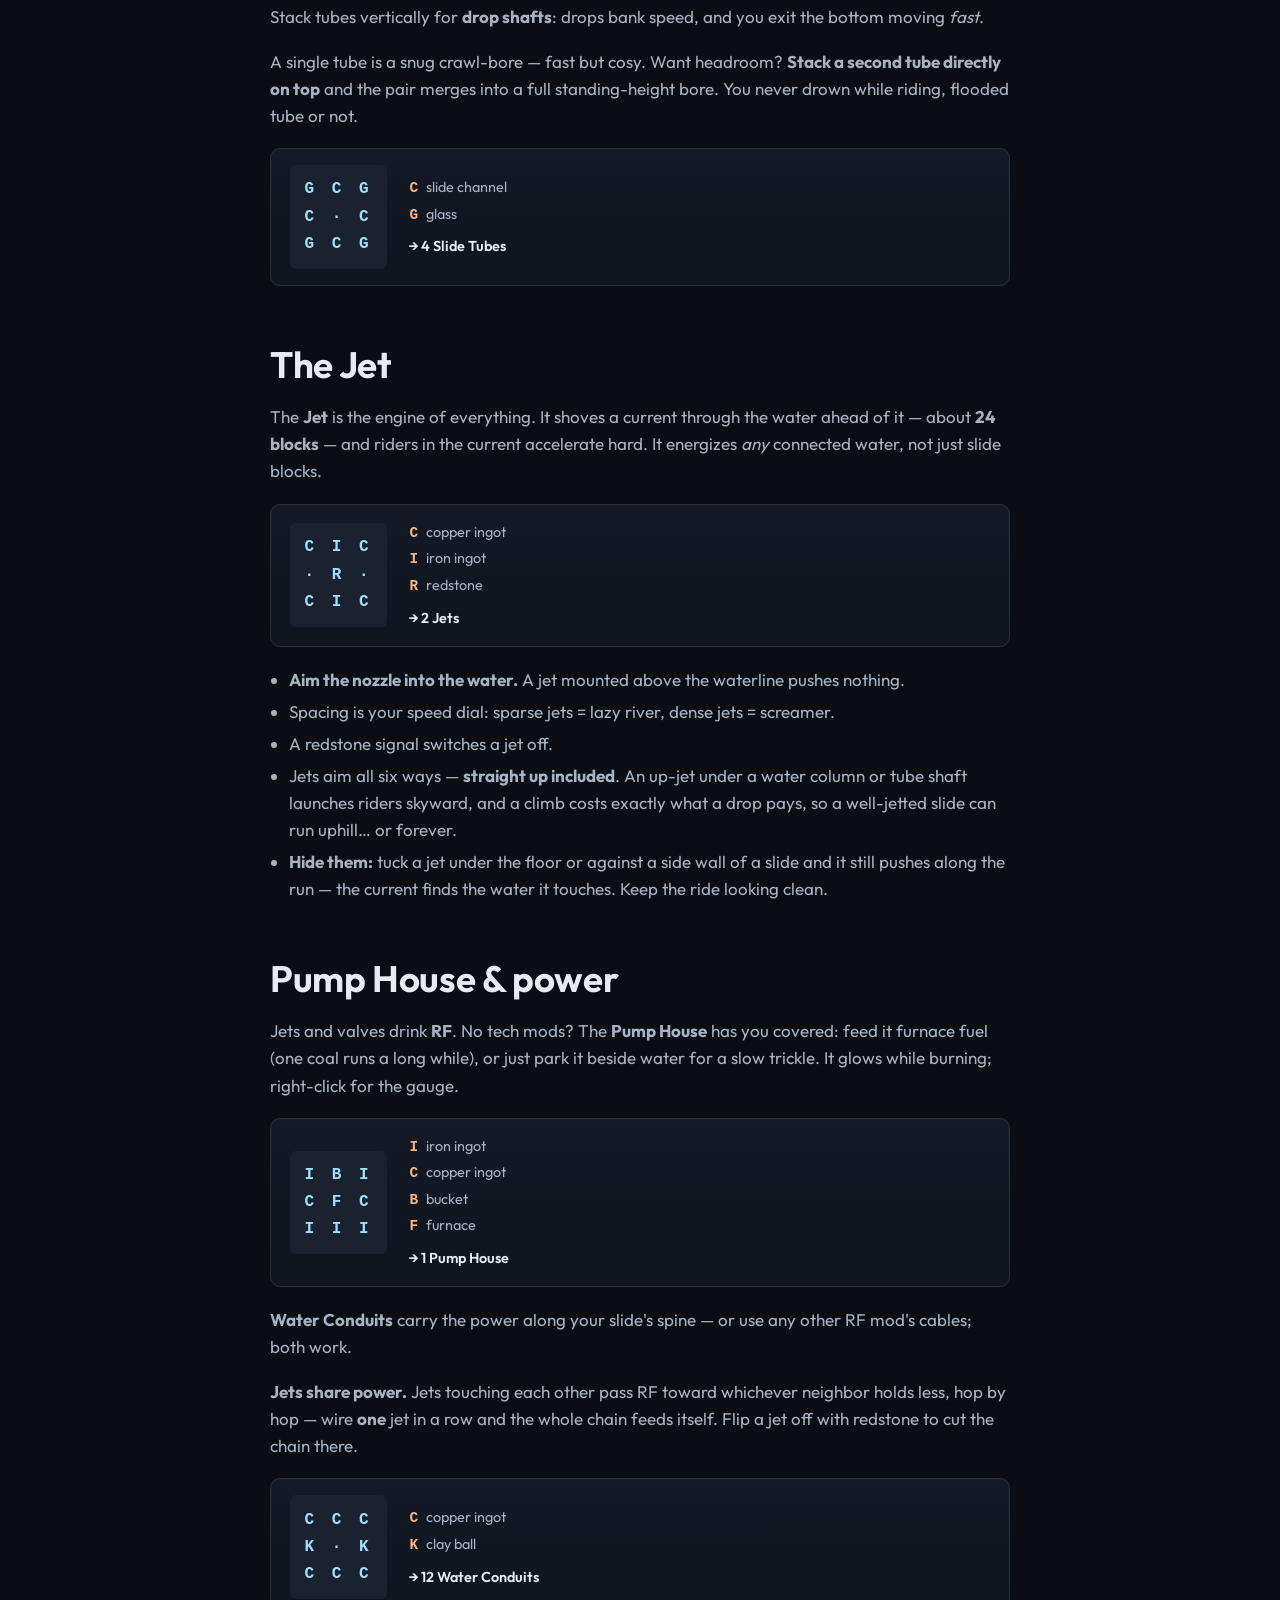
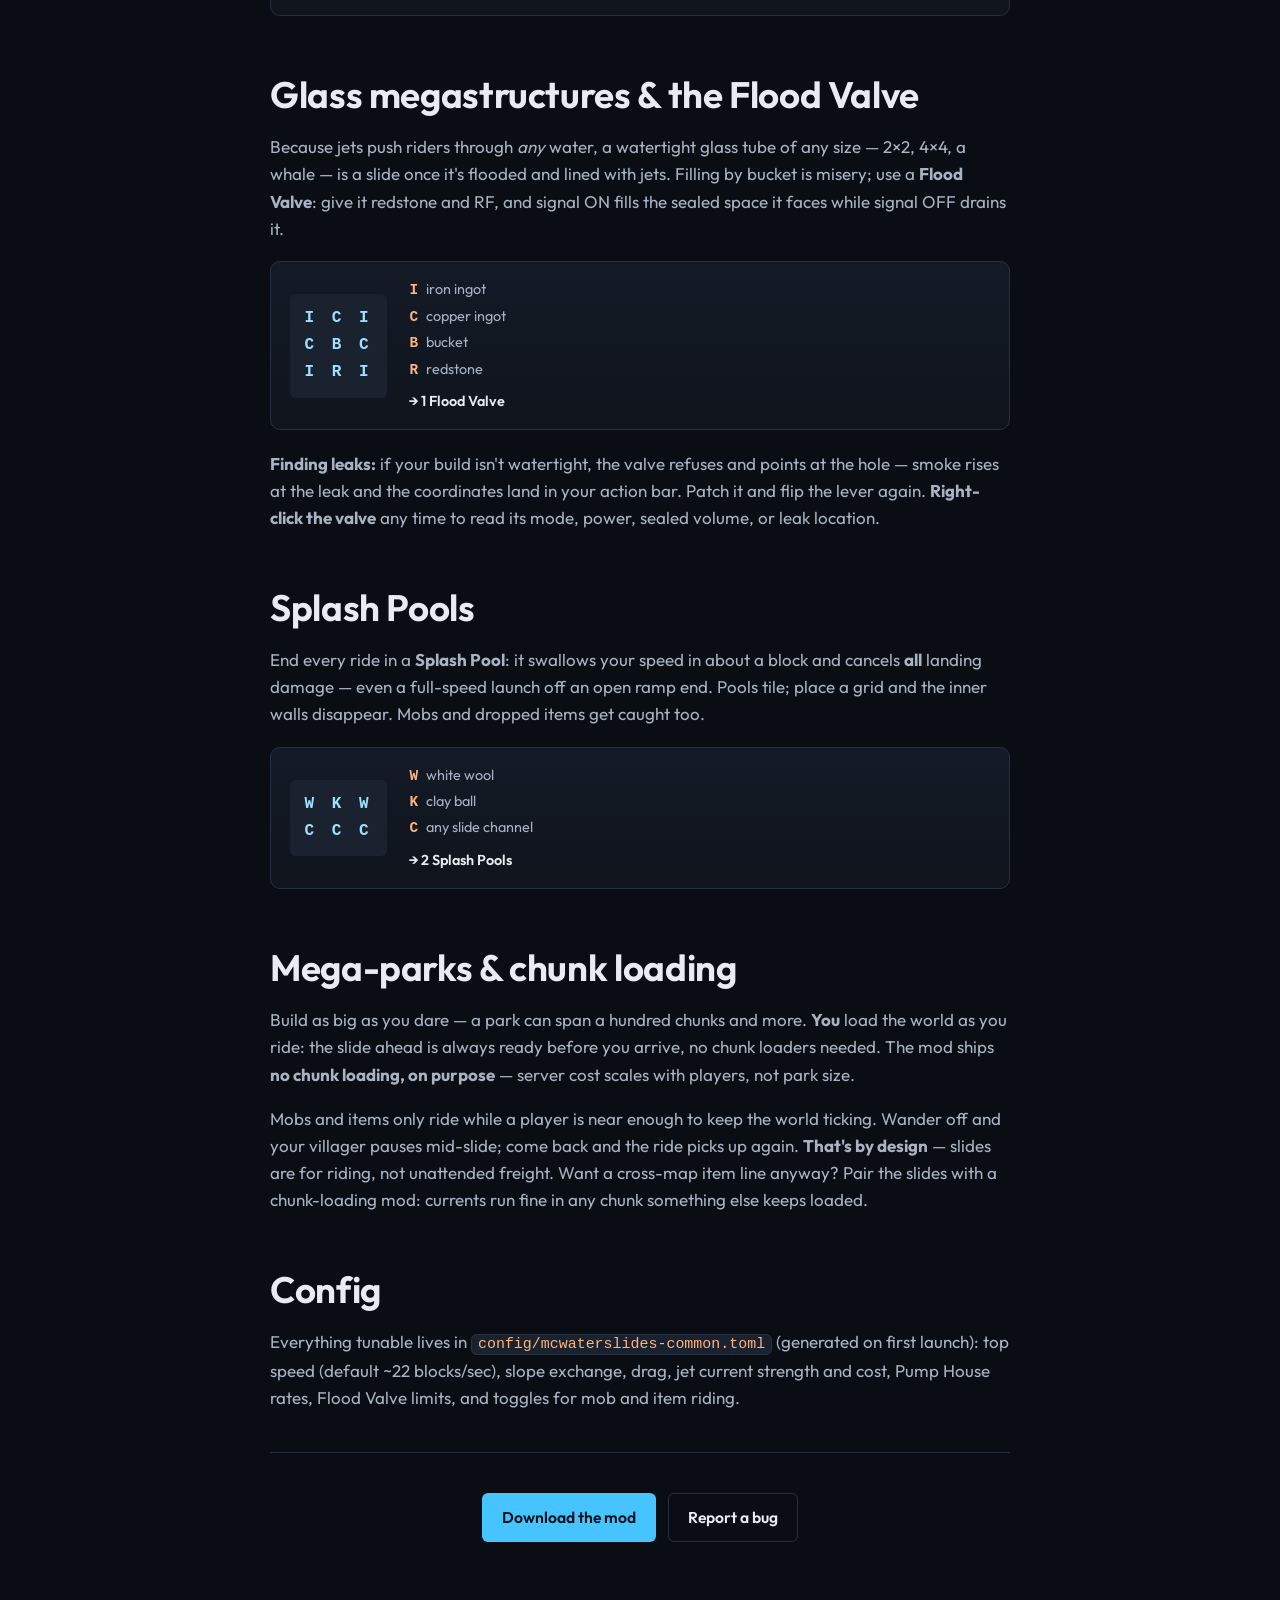
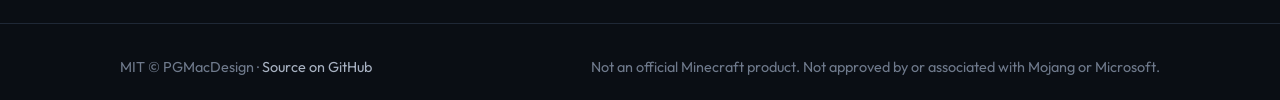
==== commit c133cc09: "feat(jet): daisy-chain RF + directional chevrons; fix(pool): inventory icon - jets share power with " ====
--- a/site/guide.html
+++ b/site/guide.html
@@ -163,6 +163,9 @@
     </div>
     <p><strong>Water Conduits</strong> carry the power along your slide's spine —
       or use any other RF mod's cables; both work.</p>
+    <p><strong>Jets share power.</strong> Jets touching each other pass RF toward whichever
+      neighbor holds less, hop by hop — wire <strong>one</strong> jet in a row and the whole
+      chain feeds itself. Flip a jet off with redstone to cut the chain there.</p>
     <div class="recipe card">
       <pre class="pat">C C C
 K · K
